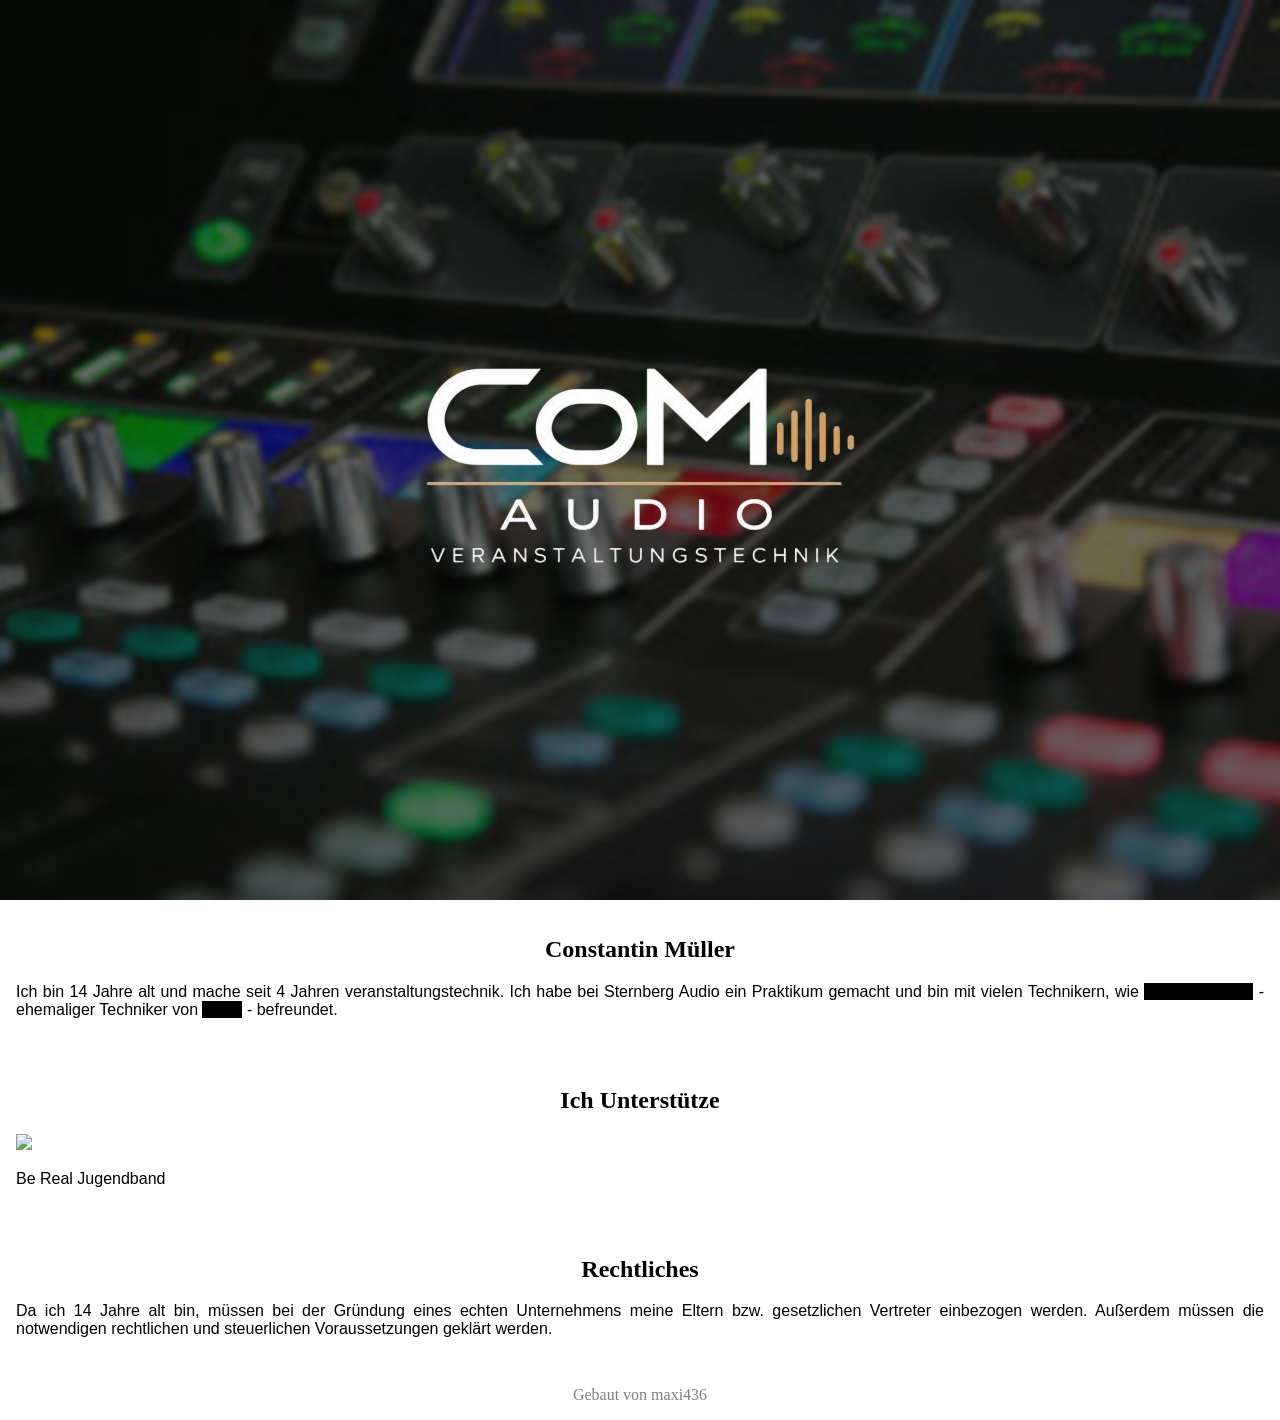
==== index.html @ f89c50d8 "add image" ====
<!doctype html>
<html lang="de">
    <head>
        <meta charset="utf-8">
        <meta name="viewport" content="width=device-width, initial-scale=1">
        <title>CoM Audio</title>

        <link rel="stylesheet" type="text/css" href="fonts.css">
        <link rel="stylesheet" type="text/css" href="styles.css">
    </head>
    <style>
        p {
            font-family: "Roboto", sans-serif;
        }
    </style>
    <body>
        <section class="hero">
            <div class="hero-blur">
                <img src="bilder/logo.png">
            </div>
        </section>

        <section>
            <h1>Constantin Müller</h1>
            <p>
                Ich bin 14 Jahre alt und mache seit 4 Jahren veranstaltungstechnik.
                Ich habe bei Sternberg Audio ein Praktikum gemacht und bin mit vielen Technikern,
                wie <span class="zensiert">***** ********</span> - ehemaliger Techniker von <span class="zensiert">*****</span> - befreundet.
            </p>
        </section>

        <section>
            <h1>Ich Unterstütze</h1>
            <img src="https://christuskirche-koeln.de/wp-content/uploads/sites/3/2026/03/CK-Be-Real-Band_2026-1024x576.png" width="auto" height="200em">
            <p>
                Be Real Jugendband
            </p>
        </section>

        <section>
            <h1>Rechtliches</h1>
            <p>
                Da ich 14 Jahre alt bin, müssen bei der Gründung eines echten Unternehmens meine Eltern bzw. gesetzlichen Vertreter einbezogen werden.
                Außerdem müssen die notwendigen rechtlichen und steuerlichen Voraussetzungen geklärt werden.
            </p>
        </section>

        <section class="footnote">
            Gebaut von <a target="new" href="https://maxi436.github.io">maxi436</a><br>
        </section>
    </body>
</html>
---- fonts.css ----
/* Oswald */
@font-face {
    font-family: 'Oswald';
    font-style: normal;
    font-weight: 700;
    font-display: swap;
    src: url('/fonts/oswald-v53-latin-700.woff2') format('woff2');
}

/* Roboto Regular */
@font-face {
    font-family: 'Roboto';
    font-style: normal;
    font-weight: 400;
    font-display: swap;
    src: url('/fonts/roboto-v32-latin-regular.woff2') format('woff2');
}

/* Roboto Bold */
@font-face {
    font-family: 'Roboto';
    font-style: normal;
    font-weight: 700;
    font-display: swap;
    src: url('/fonts/roboto-v32-latin-700.woff2') format('woff2');
}
---- styles.css ----
* {
    font-family:"Trebuchet MS";
}

body {
    margin:0;
    padding:0;
}

nav {
    display: flex;
    justify-content: center;
    align-items: center;
    padding: 10px 0px;
    background: transparent;
    position: fixed;
    width: 100%;
    top: 0;
    z-index: 1000;
    border-radius: 0 0 10px 10px;
}
nav a {
    color: white;
}
a {
    text-decoration: none;
}
a:hover {
    text-decoration: underline;
}

.hero {
    background-image: url('bilder/hero.jpg');
    background-size: cover;
    background-position: center;
    height: 100vh;
    display: flex;
}

.hero-blur {
    background: rgba(10,10,10,0.6);
    backdrop-filter: blur(2px);
    display: flex;
    flex-direction: column;
    justify-content: center;
    align-items: center;
    text-align: center;
    width:100%;
    height:100%;
}

section:not(.hero) {
    padding: 1em;
}
h1 {
    text-align:center;
}
p {
    text-align: justify;
    font-family: "Trebuchet MS";
    color: black;
}

.zensiert {
    background-color:black;
}

.footnote {
    text-align:center;
    color: grey;
}
.footnote a {
    color: grey;
}
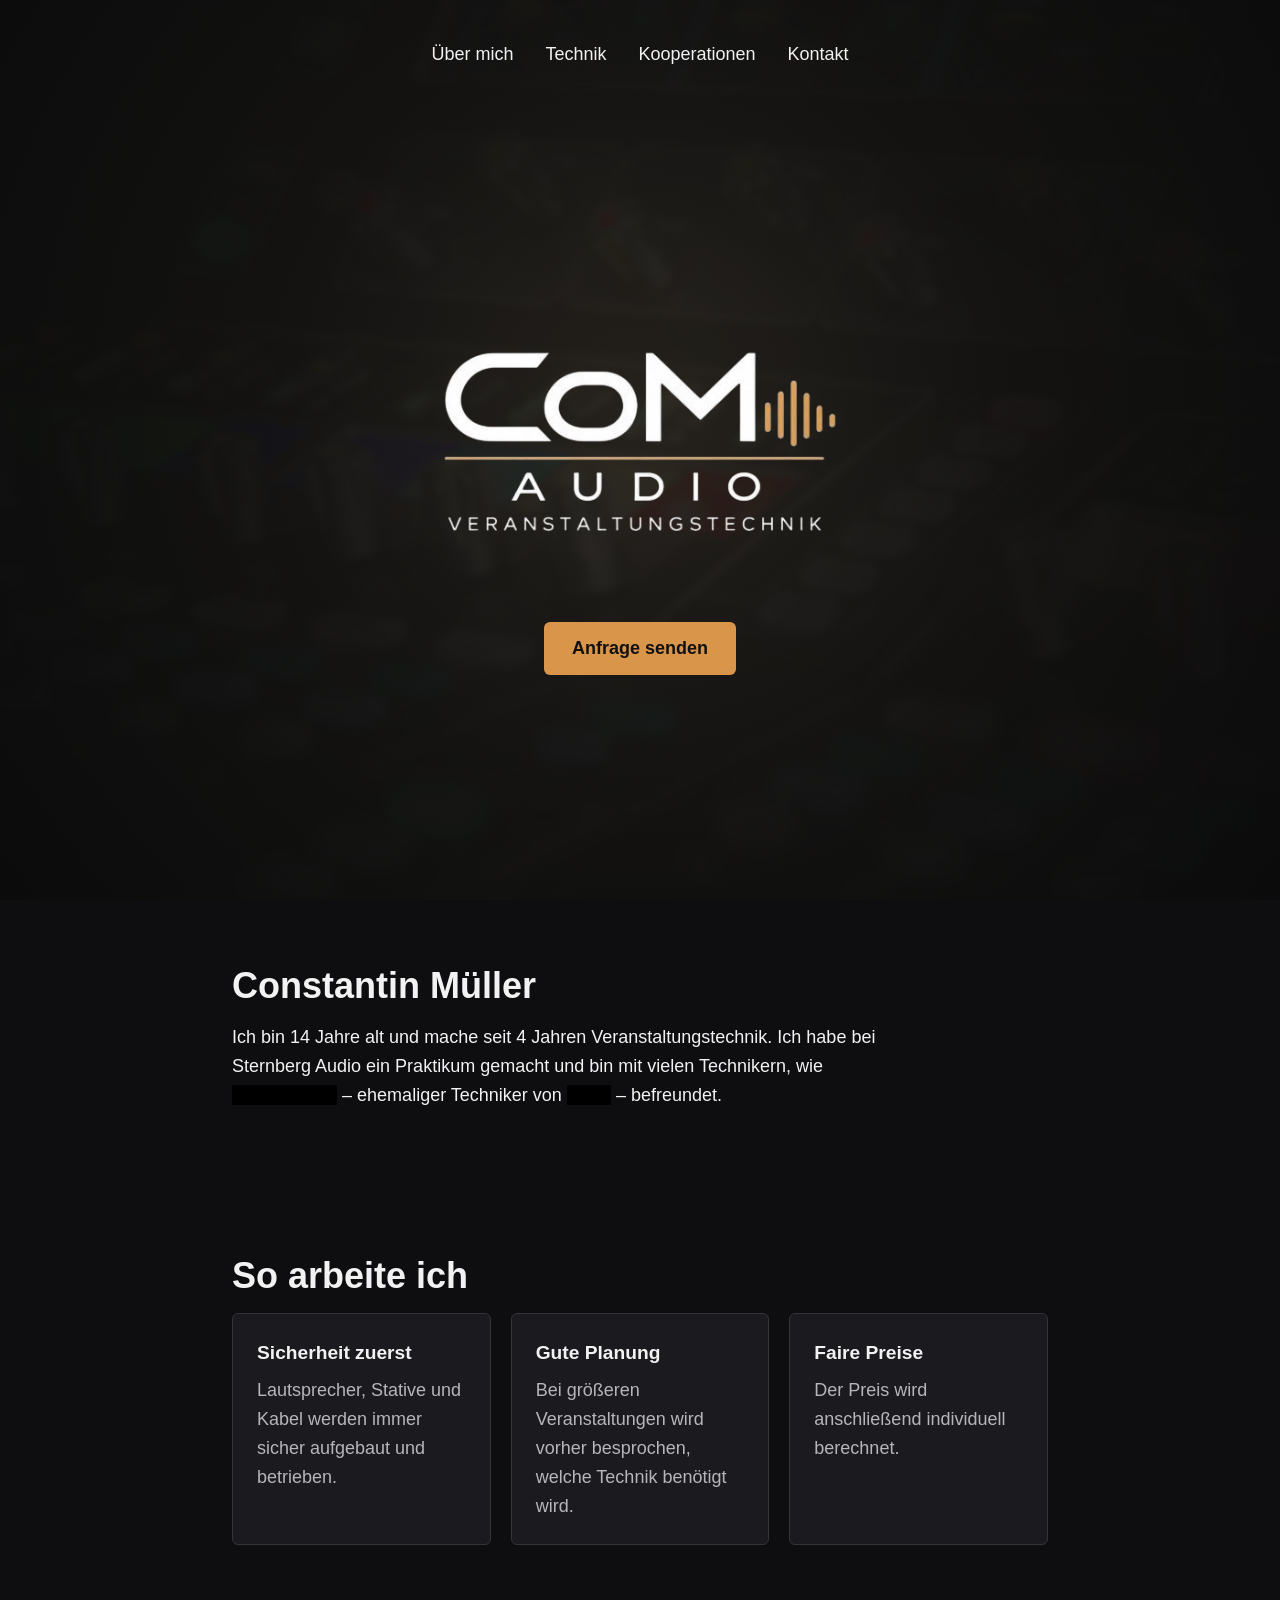
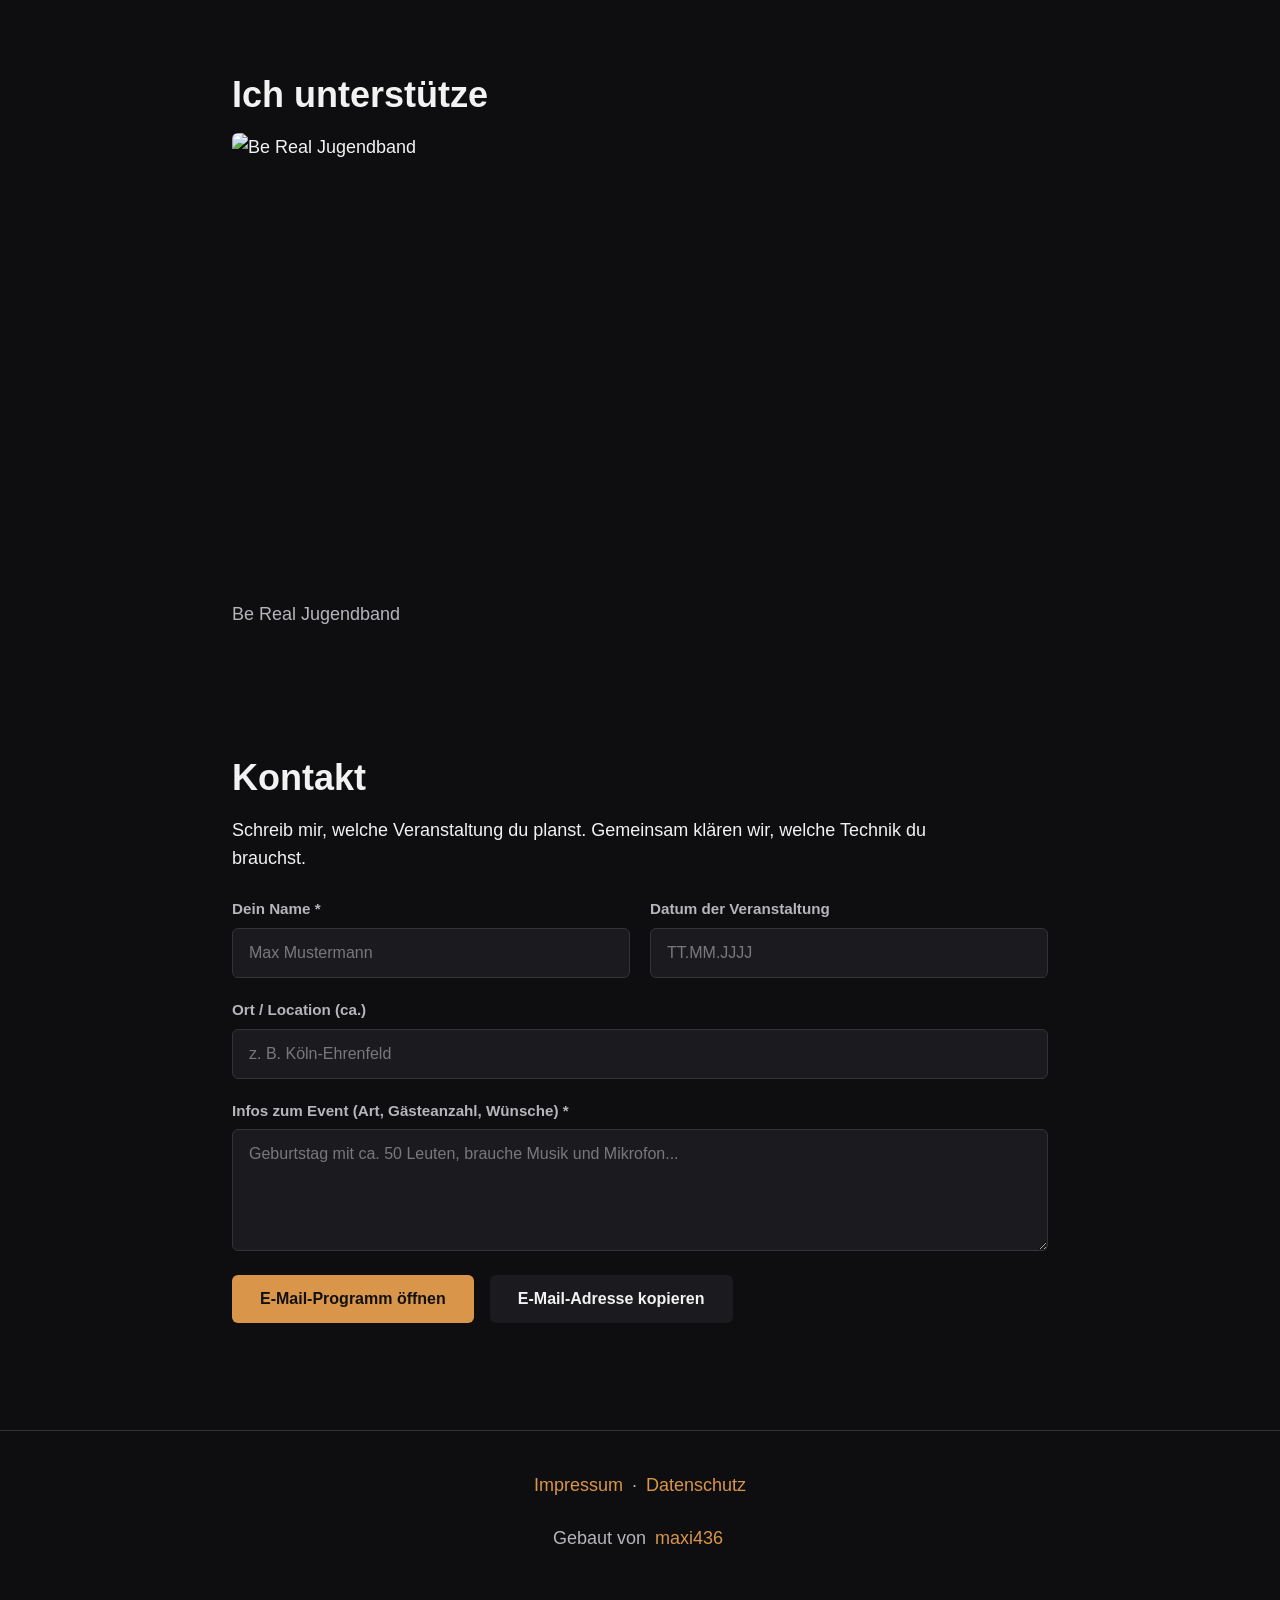
==== commit 39bf751d: "Restrukturieren der Seite" ====
--- a/index.html
+++ b/index.html
@@ -1,52 +1,171 @@
-<!doctype html>
+<!DOCTYPE html>
 <html lang="de">
-    <head>
-        <meta charset="utf-8">
-        <meta name="viewport" content="width=device-width, initial-scale=1">
-        <title>CoM Audio</title>
+<head>
+    <meta charset="UTF-8">
+    <meta name="viewport" content="width=device-width, initial-scale=1.0">
+    <title>CoM Audio – Veranstaltungstechnik</title>
+    <link rel="stylesheet" href="styles.css">
+</head>
 
-        <link rel="stylesheet" type="text/css" href="fonts.css">
-        <link rel="stylesheet" type="text/css" href="styles.css">
-    </head>
-    <style>
-        p {
-            font-family: "Roboto", sans-serif;
-        }
-    </style>
-    <body>
-        <section class="hero">
-            <div class="hero-blur">
-                <img src="bilder/logo.png">
+<body>
+  <header class="hero">
+    <div class="hero-overlay">
+      <nav>
+        <a href="#ueber-mich">Über mich</a>
+        <a href="#technik">Technik</a>
+        <a href="#unterstuetze">Kooperationen</a>
+        <a href="#kontakt">Kontakt</a>
+      </nav>
+      <div class="hero-content">
+        <h1><img src="bilder/logo.png" alt="CoM Audio – Veranstaltungstechnik" class="logo"></h1>
+        <a href="#kontakt" class="button">Anfrage senden</a>
+      </div>
+    </div>
+  </header>
+
+    <main>
+        <section id="ueber-mich">
+            <h2>Constantin Müller</h2>
+            <p>
+                Ich bin 14 Jahre alt und mache seit 4 Jahren Veranstaltungstechnik.
+                Ich habe bei Sternberg Audio ein Praktikum gemacht und bin mit vielen Technikern,
+                wie <span class="zensiert">***** ********</span> – ehemaliger Techniker von <span class="zensiert">*****</span> – befreundet.
+            </p>
+        </section>
+
+        <section id="technik">
+            <h2>So arbeite ich</h2>
+            <div class="cards">
+                <article class="card">
+                    <h3>Sicherheit zuerst</h3>
+                    <p>Lautsprecher, Stative und Kabel werden immer sicher aufgebaut und betrieben.</p>
+                </article>
+                <article class="card">
+                    <h3>Gute Planung</h3>
+                    <p>Bei größeren Veranstaltungen wird vorher besprochen, welche Technik benötigt wird.</p>
+                </article>
+                <article class="card">
+                    <h3>Faire Preise</h3>
+                    <p>Der Preis wird anschließend individuell berechnet.</p>
+                </article>
             </div>
         </section>
 
-        <section>
-            <h1>Constantin Müller</h1>
-            <p>
-                Ich bin 14 Jahre alt und mache seit 4 Jahren veranstaltungstechnik.
-                Ich habe bei Sternberg Audio ein Praktikum gemacht und bin mit vielen Technikern,
-                wie <span class="zensiert">***** ********</span> - ehemaliger Techniker von <span class="zensiert">*****</span> - befreundet.
-            </p>
+        <section id="unterstuetze">
+            <h2>Ich unterstütze</h2>
+            <figure>
+                <!-- Tipp: Bild lokal speichern (bilder/be-real.png), sobald die Christuskirche zugestimmt hat. -->
+                <img
+                    class="band-image"
+                    src="https://christuskirche-koeln.de/wp-content/uploads/sites/3/2026/03/CK-Be-Real-Band_2026-1024x576.png"
+                    alt="Be Real Jugendband"
+                    width="1024"
+                    height="576"
+                    loading="lazy"
+                    decoding="async">
+                <figcaption>Be Real Jugendband</figcaption>
+            </figure>
         </section>
 
-        <section>
-            <h1>Ich Unterstütze</h1>
-            <img src="https://christuskirche-koeln.de/wp-content/uploads/sites/3/2026/03/CK-Be-Real-Band_2026-1024x576.png" width="auto" height="200em">
-            <p>
-                Be Real Jugendband
-            </p>
+        <section id="kontakt">
+            <h2>Kontakt</h2>
+            <p>Schreib mir, welche Veranstaltung du planst. Gemeinsam klären wir, welche Technik du brauchst.</p>
+
+            <form id="mailto-form" class="contact-form">
+                <div class="form-row">
+                    <div class="form-group">
+                        <label for="name">Dein Name *</label>
+                        <input type="text" id="name" required placeholder="Max Mustermann">
+                    </div>
+                    <div class="form-group">
+                        <label for="datum">Datum der Veranstaltung</label>
+                        <input 
+                            type="text" 
+                            id="datum" 
+                            inputmode="numeric" 
+                            maxlength="10" 
+                            placeholder="TT.MM.JJJJ"
+                            pattern="\d{2}\.\d{2}\.\d{4}">
+                    </div>
+                </div>
+
+                <div class="form-group">
+                    <label for="ort">Ort / Location (ca.)</label>
+                    <input type="text" id="ort" placeholder="z. B. Köln-Ehrenfeld">
+                </div>
+
+                <div class="form-group">
+                    <label for="nachricht">Infos zum Event (Art, Gästeanzahl, Wünsche) *</label>
+                    <textarea id="nachricht" rows="4" required placeholder="Geburtstag mit ca. 50 Leuten, brauche Musik und Mikrofon..."></textarea>
+                </div>
+
+                <div class="form-actions">
+                    <button type="submit" class="button">E-Mail-Programm öffnen</button>
+                    <button type="button" id="copy-email" class="button button-secondary">E-Mail-Adresse kopieren</button>
+                </div>
+                <p id="copy-feedback" class="copy-feedback" aria-live="polite"></p>
+            </form>
         </section>
+    </main>
 
-        <section>
-            <h1>Rechtliches</h1>
-            <p>
-                Da ich 14 Jahre alt bin, müssen bei der Gründung eines echten Unternehmens meine Eltern bzw. gesetzlichen Vertreter einbezogen werden.
-                Außerdem müssen die notwendigen rechtlichen und steuerlichen Voraussetzungen geklärt werden.
-            </p>
-        </section>
+    <footer class="footnote">
+        <p>
+            <a href="impressum.html">Impressum</a> ·
+            <a href="datenschutz.html">Datenschutz</a>
+        </p>
+        <p>Gebaut von <a target="_blank" rel="noopener" href="https://maxi436.github.io">maxi436</a></p>
+    </footer>
 
-        <section class="footnote">
-            Gebaut von <a target="new" href="https://maxi436.github.io">maxi436</a><br>
-        </section>
-    </body>
-</html>+    <script>
+        const empfaenger = "comaudio26@gmail.com";
+        const datumInput = document.getElementById("datum");
+
+        // Automatische Punkt-Formatierung (TT.MM.JJJJ) beim Tippen
+        datumInput.addEventListener("input", function (e) {
+            // Alle Nicht-Zahlen entfernen
+            let zahlen = e.target.value.replace(/\D/g, "").slice(0, 8);
+            
+            if (zahlen.length > 4) {
+                e.target.value = `${zahlen.slice(0, 2)}.${zahlen.slice(2, 4)}.${zahlen.slice(4)}`;
+            } else if (zahlen.length > 2) {
+                e.target.value = `${zahlen.slice(0, 2)}.${zahlen.slice(2)}`;
+            } else {
+                e.target.value = zahlen;
+            }
+        });
+
+        document.getElementById("mailto-form").addEventListener("submit", function (e) {
+            e.preventDefault();
+
+            const name = document.getElementById("name").value.trim();
+            const datum = datumInput.value.trim();
+            const ort = document.getElementById("ort").value.trim();
+            const nachricht = document.getElementById("nachricht").value.trim();
+
+            const betreff = `Technikanfrage von ${name}`;
+            const text = 
+`Hallo Constantin,
+
+ich möchte eine Anfrage für Veranstaltungstechnik stellen:
+
+Name: ${name}
+Datum: ${datum || "Noch offen"}
+Ort: ${ort || "Noch offen"}
+
+Infos zur Veranstaltung:
+${nachricht}`;
+
+            window.location.href = `mailto:${empfaenger}?subject=${encodeURIComponent(betreff)}&body=${encodeURIComponent(text)}`;
+        });
+
+        // Fallback: E-Mail-Adresse kopieren
+        document.getElementById("copy-email").addEventListener("click", function () {
+            navigator.clipboard.writeText(empfaenger).then(() => {
+                const feedback = document.getElementById("copy-feedback");
+                feedback.textContent = `Adresse (${empfaenger}) wurde kopiert!`;
+                setTimeout(() => { feedback.textContent = ""; }, 4000);
+            });
+        });
+    </script>
+</body>
+</html>
--- a/styles.css
+++ b/styles.css
@@ -1,74 +1,400 @@
+:root {
+    --bg: #0e0e10;
+    --surface: #1b1b1f;
+    --border: #333338;
+    --text: #f2f2f2;
+    --muted: #b5b5bb;
+    --copper: #d9964a;
+    --on-copper: #111111;
+    --radius: 6px;
+    --gutter: clamp(1rem, 4vw, 2rem);
+}
+
 * {
-    font-family:"Trebuchet MS";
+    box-sizing: border-box;
+}
+
+html {
+    scroll-behavior: smooth;
+    scroll-padding-top: 1rem;
+    -webkit-text-size-adjust: 100%;
 }
 
 body {
-    margin:0;
-    padding:0;
-}
-
-nav {
-    display: flex;
-    justify-content: center;
-    align-items: center;
-    padding: 10px 0px;
-    background: transparent;
-    position: fixed;
-    width: 100%;
-    top: 0;
-    z-index: 1000;
-    border-radius: 0 0 10px 10px;
-}
-nav a {
-    color: white;
-}
+    margin: 0;
+    background: var(--bg);
+    color: var(--text);
+    font-family: "Trebuchet MS", "Segoe UI", Roboto, sans-serif;
+    font-size: clamp(1rem, 0.95rem + 0.25vw, 1.125rem);
+    line-height: 1.6;
+    overflow-wrap: break-word;
+}
+
+img {
+    max-width: 100%;
+}
+
 a {
+    color: var(--copper);
     text-decoration: none;
 }
+
 a:hover {
     text-decoration: underline;
 }
 
+a:focus-visible {
+    outline: 3px solid var(--copper);
+    outline-offset: 3px;
+}
+
+/* Hero */
 .hero {
-    background-image: url('bilder/hero.jpg');
+    background-color: #1a1a1f;
+    background-image: url("bilder/hero.jpg");
     background-size: cover;
     background-position: center;
-    height: 100vh;
-    display: flex;
-}
-
-.hero-blur {
-    background: rgba(10,10,10,0.6);
+    min-height: 100vh;
+    min-height: 100svh;
+    display: flex;
+}
+
+.hero-overlay {
+    background: radial-gradient(circle at 50% 40%, rgba(70, 70, 80, 0.45), rgba(10, 10, 10, 0.85) 75%);
     backdrop-filter: blur(2px);
+    width: 100%;
     display: flex;
     flex-direction: column;
+    padding: max(var(--gutter), env(safe-area-inset-top)) max(var(--gutter), env(safe-area-inset-right)) var(--gutter) max(var(--gutter), env(safe-area-inset-left));
+}
+
+nav {
+    display: flex;
+    flex-wrap: wrap;
     justify-content: center;
+    gap: 0 2rem;
+}
+
+nav a {
+    color: var(--text);
+    display: inline-flex;
     align-items: center;
+    min-height: 44px;
+}
+
+.hero-content {
+    flex: 1;
+    display: flex;
+    flex-direction: column;
+    align-items: center;
+    justify-content: center;
+    gap: clamp(1.25rem, 4vh, 2.5rem);
     text-align: center;
-    width:100%;
-    height:100%;
-}
-
-section:not(.hero) {
-    padding: 1em;
-}
-h1 {
-    text-align:center;
-}
+    padding: 1.5rem 0;
+}
+
+.hero-content h1 {
+    margin: 0;
+}
+
+.logo {
+    display: block;
+    width: min(80vw, 480px);
+    height: auto;
+    max-height: 45svh;
+    object-fit: contain;
+}
+
+.button {
+    display: inline-flex;
+    align-items: center;
+    justify-content: center;
+    min-height: 48px;
+    background: var(--copper);
+    color: var(--on-copper);
+    font-weight: 700;
+    padding: 0.75rem 1.75rem;
+    border-radius: var(--radius);
+}
+
+.button:hover {
+    text-decoration: none;
+    filter: brightness(1.1);
+}
+
+/* Inhalt */
+section {
+    max-width: 880px;
+    margin: 0 auto;
+    padding: clamp(2.5rem, 7vw, 4rem) var(--gutter);
+}
+
+h2 {
+    margin: 0 0 1rem;
+    font-size: clamp(1.6rem, 1.2rem + 2vw, 2.25rem);
+    line-height: 1.2;
+}
+
+h3 {
+    margin: 0 0 0.5rem;
+    font-size: 1.2rem;
+}
+
 p {
-    text-align: justify;
-    font-family: "Trebuchet MS";
-    color: black;
+    margin: 0 0 1rem;
+    max-width: 70ch;
+}
+
+.cards {
+    display: grid;
+    grid-template-columns: repeat(auto-fit, minmax(min(100%, 220px), 1fr));
+    gap: 1.25rem;
+}
+
+.card {
+    background: var(--surface);
+    border: 1px solid var(--border);
+    border-radius: var(--radius);
+    padding: 1.5rem;
+}
+
+.card p {
+    margin: 0;
+    color: var(--muted);
+}
+
+figure {
+    margin: 0;
+}
+
+.band-image {
+    display: block;
+    width: 100%;
+    height: auto;
+    border-radius: var(--radius);
+}
+
+figcaption {
+    margin-top: 0.5rem;
+    color: var(--muted);
 }
 
 .zensiert {
-    background-color:black;
-}
-
+    background: #000;
+    color: #000;
+    padding: 0 0.25em;
+    white-space: nowrap;
+}
+
+/* Footer */
 .footnote {
-    text-align:center;
-    color: grey;
-}
+    text-align: center;
+    color: var(--muted);
+    padding: 2rem var(--gutter) max(3rem, env(safe-area-inset-bottom));
+    border-top: 1px solid var(--border);
+}
+
+.footnote p {
+    margin: 0 auto 0.5rem;
+}
+
 .footnote a {
-    color: grey;
-}+    display: inline-block;
+    padding: 0.5rem 0.25rem;
+}
+
+/* Handy */
+@media (max-width: 600px) {
+    nav {
+        display: grid;
+        grid-template-columns: 1fr 1fr;
+        gap: 0;
+        text-align: center;
+    }
+
+    nav a {
+        justify-content: center;
+    }
+
+    .button {
+        width: 100%;
+        max-width: 320px;
+    }
+
+    .card {
+        padding: 1.25rem;
+    }
+}
+
+/* Handy quer: wenig Höhe */
+@media (max-height: 500px) and (orientation: landscape) {
+    .hero {
+        min-height: 0;
+    }
+
+    .logo {
+        max-height: 55vh;
+    }
+}
+
+/* Große Bildschirme */
+@media (min-width: 1400px) {
+    section {
+        max-width: 960px;
+    }
+}
+
+@media (prefers-reduced-motion: reduce) {
+    html {
+        scroll-behavior: auto;
+    }
+}
+
+/* Hero */
+.hero {
+    background-color: #0e0e0e;
+    min-height: 100vh;
+    min-height: 100svh;
+    display: flex;
+    position: relative;
+}
+
+/* Subtile Rausch-Textur (Noise) gegen Farbabstufungen */
+.hero::before {
+    content: "";
+    position: absolute;
+    inset: 0;
+    pointer-events: none;
+    opacity: 0.035;
+    background-image: url("data:image/svg+xml,%3Csvg viewBox='0 0 200 200' xmlns='http://w3.org id='noiseFilter'%3E%3CfeTurbulence type='fractalNoise' baseFrequency='0.8' numOctaves='3' stitchTiles='stitch'/%3E%3C/filter%3E%3Crect width='100%25' height='100%25' filter='url(%23noiseFilter)'/%3E%3C/svg%3E");
+}
+
+.hero-overlay {
+    /* Warmer Lichtschein passend zum Kupferton (--copper) */
+    background: radial-gradient(
+        circle at 50% 45%, 
+        rgba(38, 34, 29, 0.95) 0%, 
+        rgba(20, 19, 18, 0.98) 45%, 
+        #0b0b0b 100%
+    );
+    width: 100%;
+    display: flex;
+    flex-direction: column;
+    position: relative;
+    z-index: 1;
+    padding: max(var(--gutter), env(safe-area-inset-top)) max(var(--gutter), env(safe-area-inset-right)) var(--gutter) max(var(--gutter), env(safe-area-inset-left));
+}
+
+/* Kontaktformular */
+.contact-form {
+    display: flex;
+    flex-direction: column;
+    gap: 1.25rem;
+    width: 100%;
+    margin-top: 1.5rem;
+}
+
+.form-row {
+    display: grid;
+    grid-template-columns: 1fr 1fr;
+    gap: 1.25rem;
+}
+
+.form-group {
+    display: flex;
+    flex-direction: column;
+    gap: 0.4rem;
+}
+
+.form-group label {
+    font-size: 0.95rem;
+    font-weight: 600;
+    color: var(--muted);
+}
+
+.contact-form input,
+.contact-form textarea {
+    background: var(--surface);
+    border: 1px solid var(--border);
+    border-radius: var(--radius);
+    color: var(--text);
+    font-family: inherit;
+    font-size: 1rem;
+    line-height: 1.5;
+    padding: 0.75rem 1rem;
+    min-height: 48px;
+    width: 100%;
+    color-scheme: dark;
+    transition: border-color 0.2s ease, background-color 0.2s ease;
+}
+
+.contact-form input::placeholder,
+.contact-form textarea::placeholder {
+    color: var(--muted);
+    opacity: 0.6;
+}
+
+.contact-form input:hover,
+.contact-form textarea:hover {
+    border-color: #4a4a52;
+}
+
+.contact-form input:focus-visible,
+.contact-form textarea:focus-visible {
+    outline: 3px solid var(--copper);
+    outline-offset: 2px;
+    border-color: var(--copper);
+    background: #222227;
+}
+
+.contact-form textarea {
+    resize: vertical;
+    min-height: 120px;
+}
+
+.form-actions {
+    display: flex;
+    flex-wrap: wrap;
+    gap: 1rem;
+    margin-top: 0.25rem;
+}
+
+.contact-form button {
+    border: none;
+    cursor: pointer;
+    font-family: inherit;
+    font-size: 1rem;
+}
+
+.button-secondary {
+    background: var(--surface);
+    color: var(--text);
+    border: 1px solid var(--border);
+}
+
+.button-secondary:hover {
+    border-color: var(--copper);
+    filter: none;
+}
+
+.copy-feedback {
+    color: var(--copper);
+    font-size: 0.95rem;
+    margin: 0;
+    min-height: 1.5em;
+}
+
+@media (max-width: 600px) {
+    .form-row {
+        grid-template-columns: 1fr;
+    }
+
+    .form-actions {
+        flex-direction: column;
+    }
+
+    .contact-form button {
+        width: 100%;
+        max-width: none;
+    }
+}
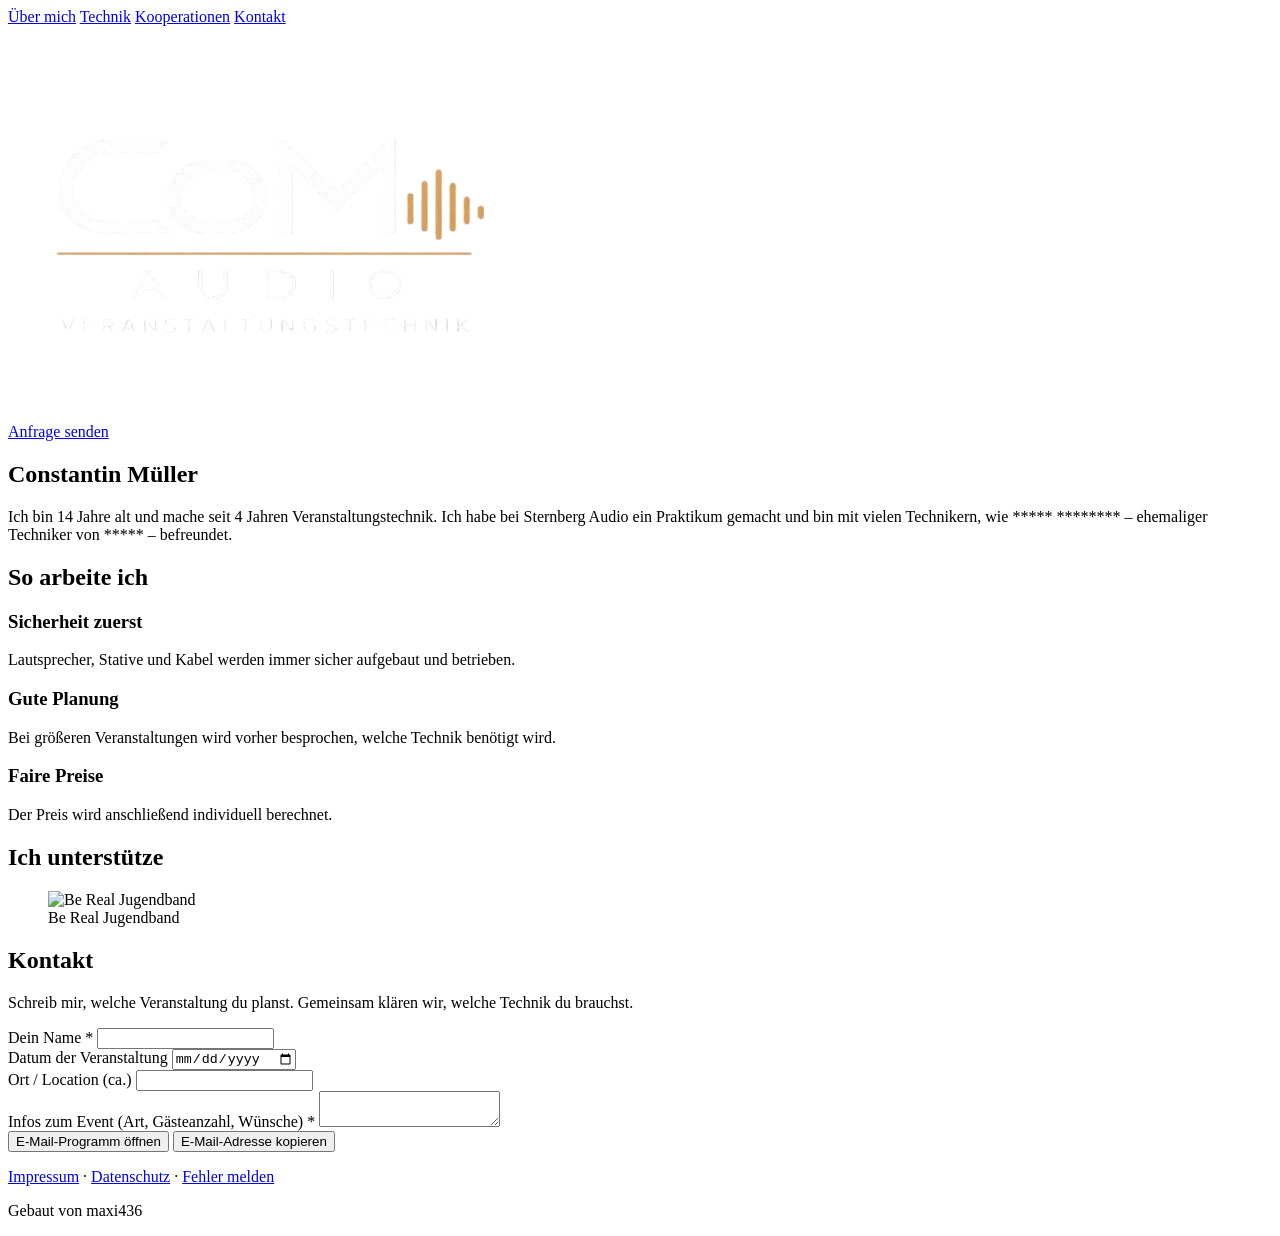
==== commit d761468d: "Support Email" ====
--- a/index.html
+++ b/index.html
@@ -4,65 +4,55 @@
     <meta charset="UTF-8">
     <meta name="viewport" content="width=device-width, initial-scale=1.0">
     <title>CoM Audio – Veranstaltungstechnik</title>
-    <link rel="stylesheet" href="styles.css">
+    <link rel="stylesheet" href="style.css">
 </head>
+<body>
 
-<body>
-  <header class="hero">
-    <div class="hero-overlay">
-      <nav>
-        <a href="#ueber-mich">Über mich</a>
-        <a href="#technik">Technik</a>
-        <a href="#unterstuetze">Kooperationen</a>
-        <a href="#kontakt">Kontakt</a>
-      </nav>
-      <div class="hero-content">
-        <h1><img src="bilder/logo.png" alt="CoM Audio – Veranstaltungstechnik" class="logo"></h1>
-        <a href="#kontakt" class="button">Anfrage senden</a>
-      </div>
-    </div>
-  </header>
+    <header class="hero">
+        <div class="hero-overlay">
+            <nav>
+                <a href="#ueber-mich">Über mich</a>
+                <a href="#technik">Technik</a>
+                <a href="#kooperationen">Kooperationen</a>
+                <a href="#kontakt">Kontakt</a>
+            </nav>
+            <div class="hero-content">
+                <h1>
+                    <img src="bilder/logo.png" alt="CoM Audio – Veranstaltungstechnik" class="logo">
+                </h1>
+                <a href="#kontakt" class="button">Anfrage senden</a>
+            </div>
+        </div>
+    </header>
 
     <main>
         <section id="ueber-mich">
             <h2>Constantin Müller</h2>
-            <p>
-                Ich bin 14 Jahre alt und mache seit 4 Jahren Veranstaltungstechnik.
-                Ich habe bei Sternberg Audio ein Praktikum gemacht und bin mit vielen Technikern,
-                wie <span class="zensiert">***** ********</span> – ehemaliger Techniker von <span class="zensiert">*****</span> – befreundet.
-            </p>
+            <p>Ich bin 14 Jahre alt und mache seit 4 Jahren Veranstaltungstechnik. Ich habe bei Sternberg Audio ein Praktikum gemacht und bin mit vielen Technikern, wie <span class="zensiert">***** ********</span> – ehemaliger Techniker von <span class="zensiert">*****</span> – befreundet.</p>
         </section>
 
         <section id="technik">
             <h2>So arbeite ich</h2>
             <div class="cards">
-                <article class="card">
+                <div class="card">
                     <h3>Sicherheit zuerst</h3>
                     <p>Lautsprecher, Stative und Kabel werden immer sicher aufgebaut und betrieben.</p>
-                </article>
-                <article class="card">
+                </div>
+                <div class="card">
                     <h3>Gute Planung</h3>
                     <p>Bei größeren Veranstaltungen wird vorher besprochen, welche Technik benötigt wird.</p>
-                </article>
-                <article class="card">
+                </div>
+                <div class="card">
                     <h3>Faire Preise</h3>
                     <p>Der Preis wird anschließend individuell berechnet.</p>
-                </article>
+                </div>
             </div>
         </section>
 
-        <section id="unterstuetze">
+        <section id="kooperationen">
             <h2>Ich unterstütze</h2>
             <figure>
-                <!-- Tipp: Bild lokal speichern (bilder/be-real.png), sobald die Christuskirche zugestimmt hat. -->
-                <img
-                    class="band-image"
-                    src="https://christuskirche-koeln.de/wp-content/uploads/sites/3/2026/03/CK-Be-Real-Band_2026-1024x576.png"
-                    alt="Be Real Jugendband"
-                    width="1024"
-                    height="576"
-                    loading="lazy"
-                    decoding="async">
+                <img src="bilder/band.jpg" alt="Be Real Jugendband" class="band-image">
                 <figcaption>Be Real Jugendband</figcaption>
             </figure>
         </section>
@@ -70,102 +60,41 @@
         <section id="kontakt">
             <h2>Kontakt</h2>
             <p>Schreib mir, welche Veranstaltung du planst. Gemeinsam klären wir, welche Technik du brauchst.</p>
-
-            <form id="mailto-form" class="contact-form">
+            <form class="contact-form">
+                <div class="form-group">
+                    <label for="name">Dein Name *</label>
+                    <input type="text" id="name" name="name" required>
+                </div>
                 <div class="form-row">
                     <div class="form-group">
-                        <label for="name">Dein Name *</label>
-                        <input type="text" id="name" required placeholder="Max Mustermann">
+                        <label for="date">Datum der Veranstaltung</label>
+                        <input type="date" id="date" name="date">
                     </div>
                     <div class="form-group">
-                        <label for="datum">Datum der Veranstaltung</label>
-                        <input 
-                            type="text" 
-                            id="datum" 
-                            inputmode="numeric" 
-                            maxlength="10" 
-                            placeholder="TT.MM.JJJJ"
-                            pattern="\d{2}\.\d{2}\.\d{4}">
+                        <label for="location">Ort / Location (ca.)</label>
+                        <input type="text" id="location" name="location">
                     </div>
                 </div>
-
                 <div class="form-group">
-                    <label for="ort">Ort / Location (ca.)</label>
-                    <input type="text" id="ort" placeholder="z. B. Köln-Ehrenfeld">
+                    <label for="info">Infos zum Event (Art, Gästeanzahl, Wünsche) *</label>
+                    <textarea id="info" name="info" required></textarea>
                 </div>
-
-                <div class="form-group">
-                    <label for="nachricht">Infos zum Event (Art, Gästeanzahl, Wünsche) *</label>
-                    <textarea id="nachricht" rows="4" required placeholder="Geburtstag mit ca. 50 Leuten, brauche Musik und Mikrofon..."></textarea>
-                </div>
-
                 <div class="form-actions">
                     <button type="submit" class="button">E-Mail-Programm öffnen</button>
-                    <button type="button" id="copy-email" class="button button-secondary">E-Mail-Adresse kopieren</button>
+                    <button type="button" class="button button-secondary">E-Mail-Adresse kopieren</button>
                 </div>
-                <p id="copy-feedback" class="copy-feedback" aria-live="polite"></p>
             </form>
         </section>
     </main>
 
     <footer class="footnote">
         <p>
-            <a href="impressum.html">Impressum</a> ·
-            <a href="datenschutz.html">Datenschutz</a>
+            <a href="impressum.html">Impressum</a> · 
+            <a href="datenschutz.html">Datenschutz</a> · 
+            <a href="mailto:techsupport@com-audio.de?subject=Fehler%20auf%20com-audio.de">Fehler melden</a>
         </p>
-        <p>Gebaut von <a target="_blank" rel="noopener" href="https://maxi436.github.io">maxi436</a></p>
+        <p>Gebaut von maxi436</p>
     </footer>
 
-    <script>
-        const empfaenger = "comaudio26@gmail.com";
-        const datumInput = document.getElementById("datum");
-
-        // Automatische Punkt-Formatierung (TT.MM.JJJJ) beim Tippen
-        datumInput.addEventListener("input", function (e) {
-            // Alle Nicht-Zahlen entfernen
-            let zahlen = e.target.value.replace(/\D/g, "").slice(0, 8);
-            
-            if (zahlen.length > 4) {
-                e.target.value = `${zahlen.slice(0, 2)}.${zahlen.slice(2, 4)}.${zahlen.slice(4)}`;
-            } else if (zahlen.length > 2) {
-                e.target.value = `${zahlen.slice(0, 2)}.${zahlen.slice(2)}`;
-            } else {
-                e.target.value = zahlen;
-            }
-        });
-
-        document.getElementById("mailto-form").addEventListener("submit", function (e) {
-            e.preventDefault();
-
-            const name = document.getElementById("name").value.trim();
-            const datum = datumInput.value.trim();
-            const ort = document.getElementById("ort").value.trim();
-            const nachricht = document.getElementById("nachricht").value.trim();
-
-            const betreff = `Technikanfrage von ${name}`;
-            const text = 
-`Hallo Constantin,
-
-ich möchte eine Anfrage für Veranstaltungstechnik stellen:
-
-Name: ${name}
-Datum: ${datum || "Noch offen"}
-Ort: ${ort || "Noch offen"}
-
-Infos zur Veranstaltung:
-${nachricht}`;
-
-            window.location.href = `mailto:${empfaenger}?subject=${encodeURIComponent(betreff)}&body=${encodeURIComponent(text)}`;
-        });
-
-        // Fallback: E-Mail-Adresse kopieren
-        document.getElementById("copy-email").addEventListener("click", function () {
-            navigator.clipboard.writeText(empfaenger).then(() => {
-                const feedback = document.getElementById("copy-feedback");
-                feedback.textContent = `Adresse (${empfaenger}) wurde kopiert!`;
-                setTimeout(() => { feedback.textContent = ""; }, 4000);
-            });
-        });
-    </script>
 </body>
 </html>
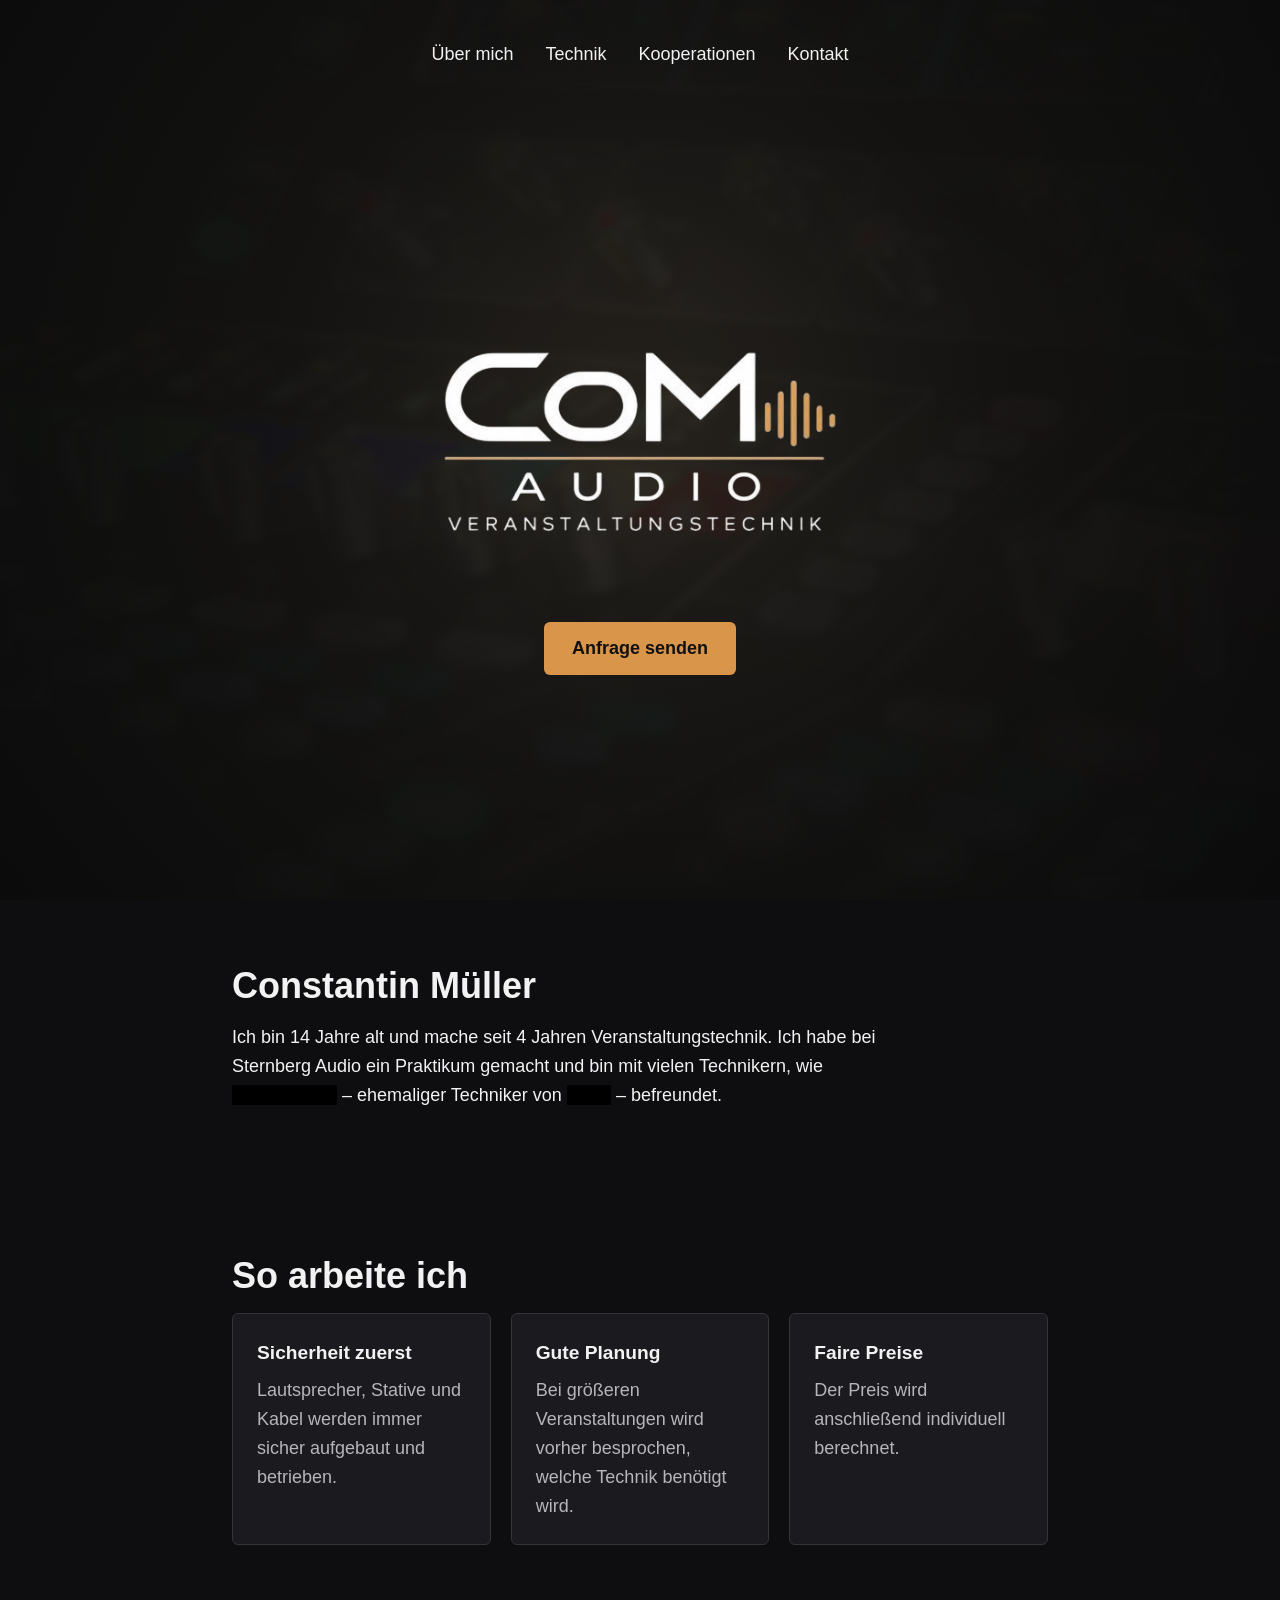
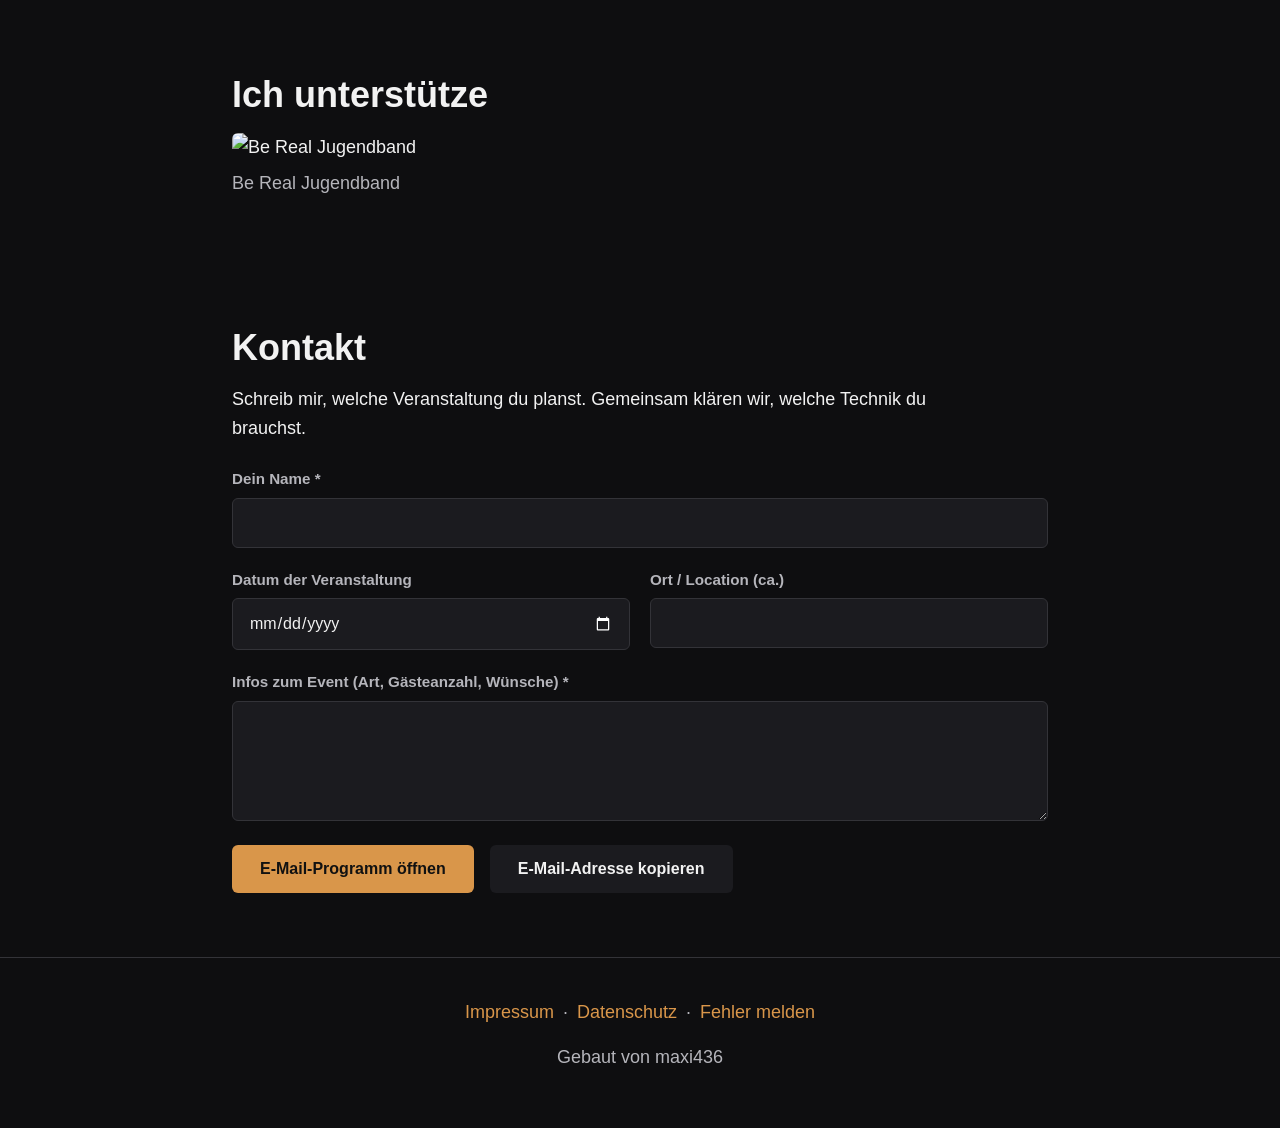
==== commit fa320d2b: "fix" ====
--- a/index.html
+++ b/index.html
@@ -4,7 +4,7 @@
     <meta charset="UTF-8">
     <meta name="viewport" content="width=device-width, initial-scale=1.0">
     <title>CoM Audio – Veranstaltungstechnik</title>
-    <link rel="stylesheet" href="style.css">
+    <link rel="stylesheet" href="styles.css">
 </head>
 <body>
 
@@ -52,7 +52,7 @@
         <section id="kooperationen">
             <h2>Ich unterstütze</h2>
             <figure>
-                <img src="bilder/band.jpg" alt="Be Real Jugendband" class="band-image">
+                <img src="https://christuskirche-koeln.de/wp-content/uploads/sites/3/2026/03/CK-Be-Real-Band_2026-1024x576.png" alt="Be Real Jugendband" class="band-image">
                 <figcaption>Be Real Jugendband</figcaption>
             </figure>
         </section>
--- a/styles.css
+++ b/styles.css
@@ -0,0 +1,400 @@
+:root {
+    --bg: #0e0e10;
+    --surface: #1b1b1f;
+    --border: #333338;
+    --text: #f2f2f2;
+    --muted: #b5b5bb;
+    --copper: #d9964a;
+    --on-copper: #111111;
+    --radius: 6px;
+    --gutter: clamp(1rem, 4vw, 2rem);
+}
+
+* {
+    box-sizing: border-box;
+}
+
+html {
+    scroll-behavior: smooth;
+    scroll-padding-top: 1rem;
+    -webkit-text-size-adjust: 100%;
+}
+
+body {
+    margin: 0;
+    background: var(--bg);
+    color: var(--text);
+    font-family: "Trebuchet MS", "Segoe UI", Roboto, sans-serif;
+    font-size: clamp(1rem, 0.95rem + 0.25vw, 1.125rem);
+    line-height: 1.6;
+    overflow-wrap: break-word;
+}
+
+img {
+    max-width: 100%;
+}
+
+a {
+    color: var(--copper);
+    text-decoration: none;
+}
+
+a:hover {
+    text-decoration: underline;
+}
+
+a:focus-visible {
+    outline: 3px solid var(--copper);
+    outline-offset: 3px;
+}
+
+/* Hero */
+.hero {
+    background-color: #1a1a1f;
+    background-image: url("bilder/hero.jpg");
+    background-size: cover;
+    background-position: center;
+    min-height: 100vh;
+    min-height: 100svh;
+    display: flex;
+}
+
+.hero-overlay {
+    background: radial-gradient(circle at 50% 40%, rgba(70, 70, 80, 0.45), rgba(10, 10, 10, 0.85) 75%);
+    backdrop-filter: blur(2px);
+    width: 100%;
+    display: flex;
+    flex-direction: column;
+    padding: max(var(--gutter), env(safe-area-inset-top)) max(var(--gutter), env(safe-area-inset-right)) var(--gutter) max(var(--gutter), env(safe-area-inset-left));
+}
+
+nav {
+    display: flex;
+    flex-wrap: wrap;
+    justify-content: center;
+    gap: 0 2rem;
+}
+
+nav a {
+    color: var(--text);
+    display: inline-flex;
+    align-items: center;
+    min-height: 44px;
+}
+
+.hero-content {
+    flex: 1;
+    display: flex;
+    flex-direction: column;
+    align-items: center;
+    justify-content: center;
+    gap: clamp(1.25rem, 4vh, 2.5rem);
+    text-align: center;
+    padding: 1.5rem 0;
+}
+
+.hero-content h1 {
+    margin: 0;
+}
+
+.logo {
+    display: block;
+    width: min(80vw, 480px);
+    height: auto;
+    max-height: 45svh;
+    object-fit: contain;
+}
+
+.button {
+    display: inline-flex;
+    align-items: center;
+    justify-content: center;
+    min-height: 48px;
+    background: var(--copper);
+    color: var(--on-copper);
+    font-weight: 700;
+    padding: 0.75rem 1.75rem;
+    border-radius: var(--radius);
+}
+
+.button:hover {
+    text-decoration: none;
+    filter: brightness(1.1);
+}
+
+/* Inhalt */
+section {
+    max-width: 880px;
+    margin: 0 auto;
+    padding: clamp(2.5rem, 7vw, 4rem) var(--gutter);
+}
+
+h2 {
+    margin: 0 0 1rem;
+    font-size: clamp(1.6rem, 1.2rem + 2vw, 2.25rem);
+    line-height: 1.2;
+}
+
+h3 {
+    margin: 0 0 0.5rem;
+    font-size: 1.2rem;
+}
+
+p {
+    margin: 0 0 1rem;
+    max-width: 70ch;
+}
+
+.cards {
+    display: grid;
+    grid-template-columns: repeat(auto-fit, minmax(min(100%, 220px), 1fr));
+    gap: 1.25rem;
+}
+
+.card {
+    background: var(--surface);
+    border: 1px solid var(--border);
+    border-radius: var(--radius);
+    padding: 1.5rem;
+}
+
+.card p {
+    margin: 0;
+    color: var(--muted);
+}
+
+figure {
+    margin: 0;
+}
+
+.band-image {
+    display: block;
+    width: 100%;
+    height: auto;
+    border-radius: var(--radius);
+}
+
+figcaption {
+    margin-top: 0.5rem;
+    color: var(--muted);
+}
+
+.zensiert {
+    background: #000;
+    color: #000;
+    padding: 0 0.25em;
+    white-space: nowrap;
+}
+
+/* Footer */
+.footnote {
+    text-align: center;
+    color: var(--muted);
+    padding: 2rem var(--gutter) max(3rem, env(safe-area-inset-bottom));
+    border-top: 1px solid var(--border);
+}
+
+.footnote p {
+    margin: 0 auto 0.5rem;
+}
+
+.footnote a {
+    display: inline-block;
+    padding: 0.5rem 0.25rem;
+}
+
+/* Handy */
+@media (max-width: 600px) {
+    nav {
+        display: grid;
+        grid-template-columns: 1fr 1fr;
+        gap: 0;
+        text-align: center;
+    }
+
+    nav a {
+        justify-content: center;
+    }
+
+    .button {
+        width: 100%;
+        max-width: 320px;
+    }
+
+    .card {
+        padding: 1.25rem;
+    }
+}
+
+/* Handy quer: wenig Höhe */
+@media (max-height: 500px) and (orientation: landscape) {
+    .hero {
+        min-height: 0;
+    }
+
+    .logo {
+        max-height: 55vh;
+    }
+}
+
+/* Große Bildschirme */
+@media (min-width: 1400px) {
+    section {
+        max-width: 960px;
+    }
+}
+
+@media (prefers-reduced-motion: reduce) {
+    html {
+        scroll-behavior: auto;
+    }
+}
+
+/* Hero */
+.hero {
+    background-color: #0e0e0e;
+    min-height: 100vh;
+    min-height: 100svh;
+    display: flex;
+    position: relative;
+}
+
+/* Subtile Rausch-Textur (Noise) gegen Farbabstufungen */
+.hero::before {
+    content: "";
+    position: absolute;
+    inset: 0;
+    pointer-events: none;
+    opacity: 0.035;
+    background-image: url("data:image/svg+xml,%3Csvg viewBox='0 0 200 200' xmlns='http://w3.org id='noiseFilter'%3E%3CfeTurbulence type='fractalNoise' baseFrequency='0.8' numOctaves='3' stitchTiles='stitch'/%3E%3C/filter%3E%3Crect width='100%25' height='100%25' filter='url(%23noiseFilter)'/%3E%3C/svg%3E");
+}
+
+.hero-overlay {
+    /* Warmer Lichtschein passend zum Kupferton (--copper) */
+    background: radial-gradient(
+        circle at 50% 45%, 
+        rgba(38, 34, 29, 0.95) 0%, 
+        rgba(20, 19, 18, 0.98) 45%, 
+        #0b0b0b 100%
+    );
+    width: 100%;
+    display: flex;
+    flex-direction: column;
+    position: relative;
+    z-index: 1;
+    padding: max(var(--gutter), env(safe-area-inset-top)) max(var(--gutter), env(safe-area-inset-right)) var(--gutter) max(var(--gutter), env(safe-area-inset-left));
+}
+
+/* Kontaktformular */
+.contact-form {
+    display: flex;
+    flex-direction: column;
+    gap: 1.25rem;
+    width: 100%;
+    margin-top: 1.5rem;
+}
+
+.form-row {
+    display: grid;
+    grid-template-columns: 1fr 1fr;
+    gap: 1.25rem;
+}
+
+.form-group {
+    display: flex;
+    flex-direction: column;
+    gap: 0.4rem;
+}
+
+.form-group label {
+    font-size: 0.95rem;
+    font-weight: 600;
+    color: var(--muted);
+}
+
+.contact-form input,
+.contact-form textarea {
+    background: var(--surface);
+    border: 1px solid var(--border);
+    border-radius: var(--radius);
+    color: var(--text);
+    font-family: inherit;
+    font-size: 1rem;
+    line-height: 1.5;
+    padding: 0.75rem 1rem;
+    min-height: 48px;
+    width: 100%;
+    color-scheme: dark;
+    transition: border-color 0.2s ease, background-color 0.2s ease;
+}
+
+.contact-form input::placeholder,
+.contact-form textarea::placeholder {
+    color: var(--muted);
+    opacity: 0.6;
+}
+
+.contact-form input:hover,
+.contact-form textarea:hover {
+    border-color: #4a4a52;
+}
+
+.contact-form input:focus-visible,
+.contact-form textarea:focus-visible {
+    outline: 3px solid var(--copper);
+    outline-offset: 2px;
+    border-color: var(--copper);
+    background: #222227;
+}
+
+.contact-form textarea {
+    resize: vertical;
+    min-height: 120px;
+}
+
+.form-actions {
+    display: flex;
+    flex-wrap: wrap;
+    gap: 1rem;
+    margin-top: 0.25rem;
+}
+
+.contact-form button {
+    border: none;
+    cursor: pointer;
+    font-family: inherit;
+    font-size: 1rem;
+}
+
+.button-secondary {
+    background: var(--surface);
+    color: var(--text);
+    border: 1px solid var(--border);
+}
+
+.button-secondary:hover {
+    border-color: var(--copper);
+    filter: none;
+}
+
+.copy-feedback {
+    color: var(--copper);
+    font-size: 0.95rem;
+    margin: 0;
+    min-height: 1.5em;
+}
+
+@media (max-width: 600px) {
+    .form-row {
+        grid-template-columns: 1fr;
+    }
+
+    .form-actions {
+        flex-direction: column;
+    }
+
+    .contact-form button {
+        width: 100%;
+        max-width: none;
+    }
+}
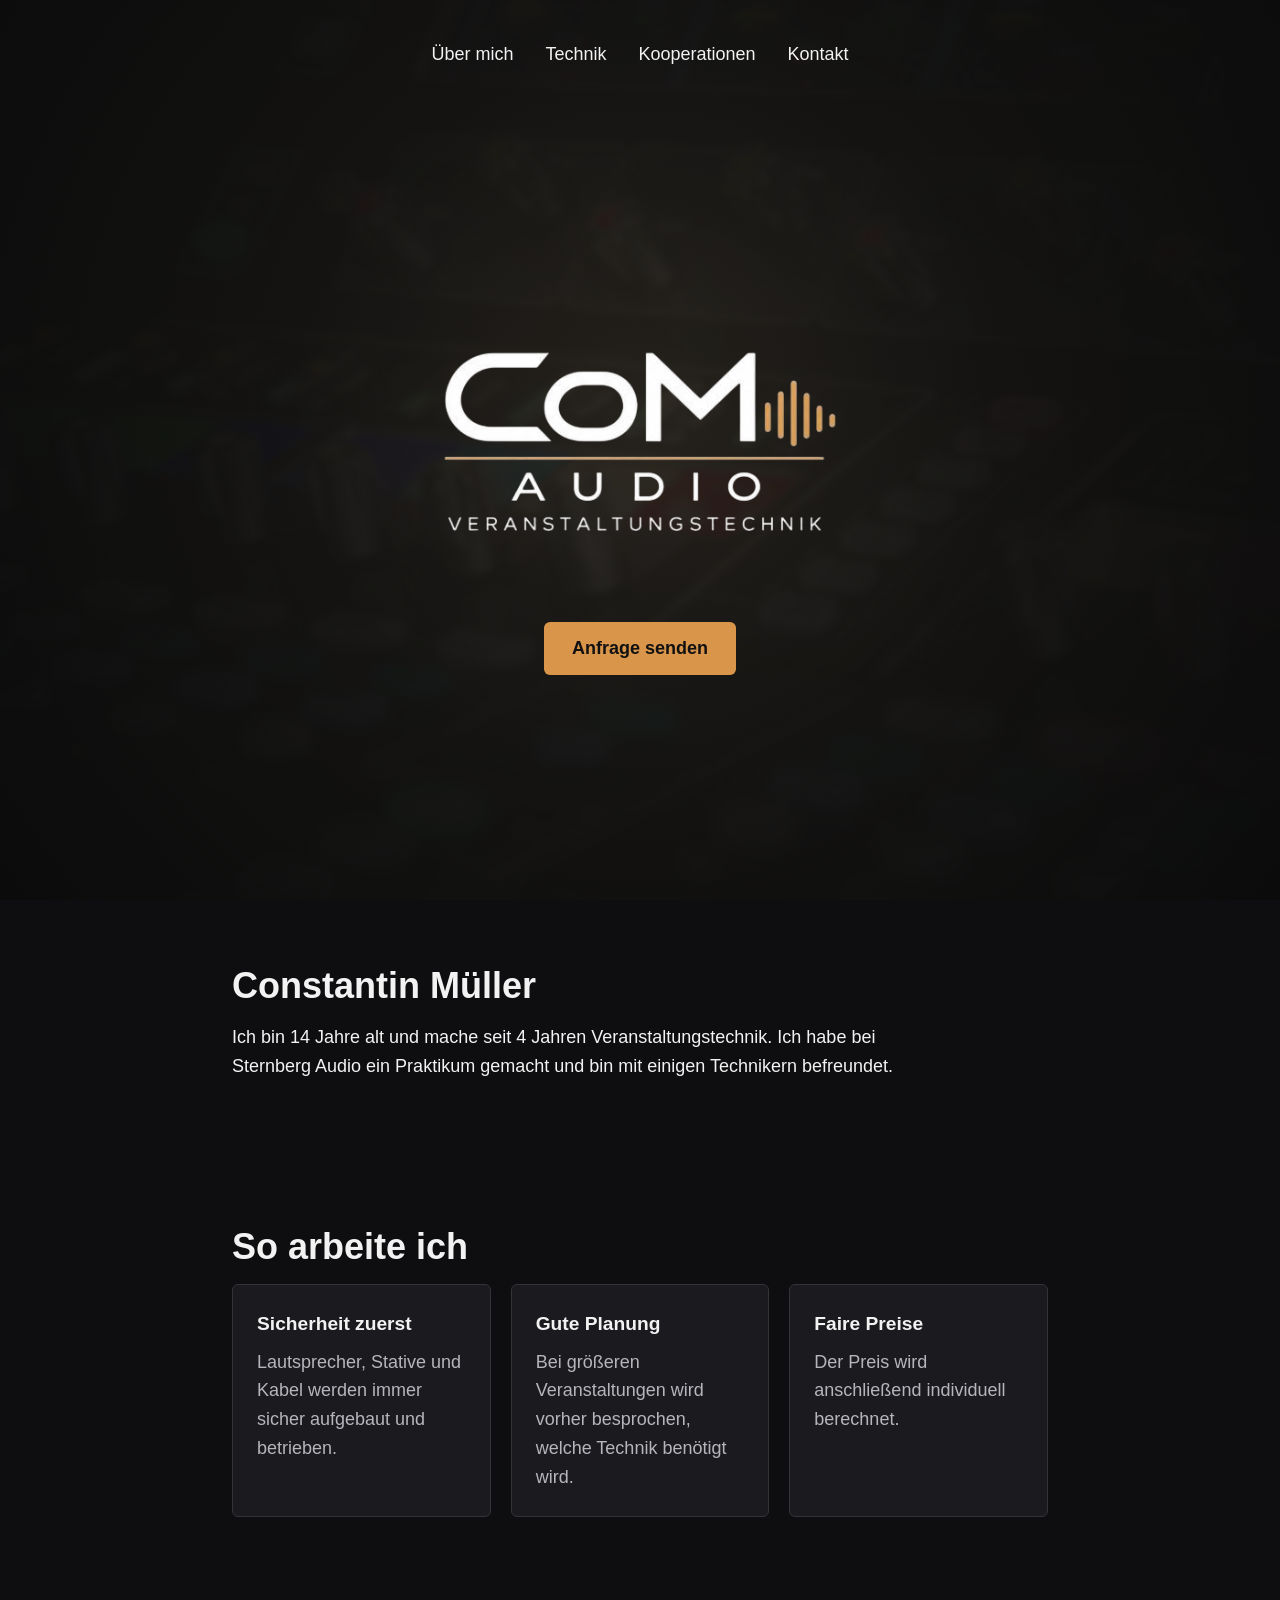
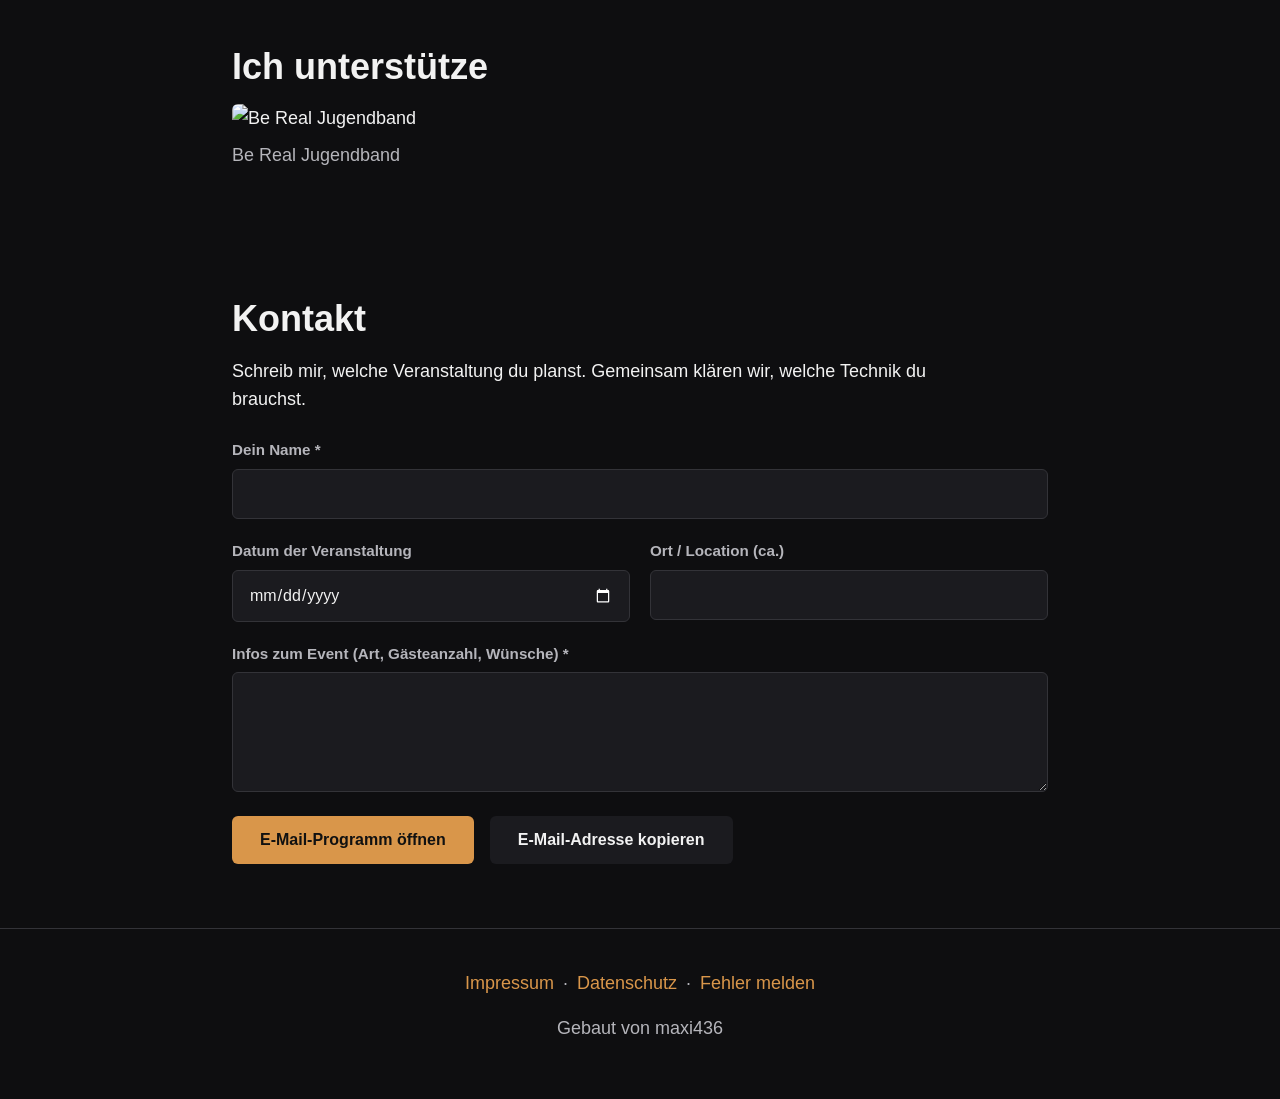
==== commit 17eefe1d: "remove censored name" ====
--- a/index.html
+++ b/index.html
@@ -28,7 +28,7 @@
     <main>
         <section id="ueber-mich">
             <h2>Constantin Müller</h2>
-            <p>Ich bin 14 Jahre alt und mache seit 4 Jahren Veranstaltungstechnik. Ich habe bei Sternberg Audio ein Praktikum gemacht und bin mit vielen Technikern, wie <span class="zensiert">***** ********</span> – ehemaliger Techniker von <span class="zensiert">*****</span> – befreundet.</p>
+            <p>Ich bin 14 Jahre alt und mache seit 4 Jahren Veranstaltungstechnik. Ich habe bei Sternberg Audio ein Praktikum gemacht und bin mit einigen Technikern befreundet.</p>
         </section>
 
         <section id="technik">
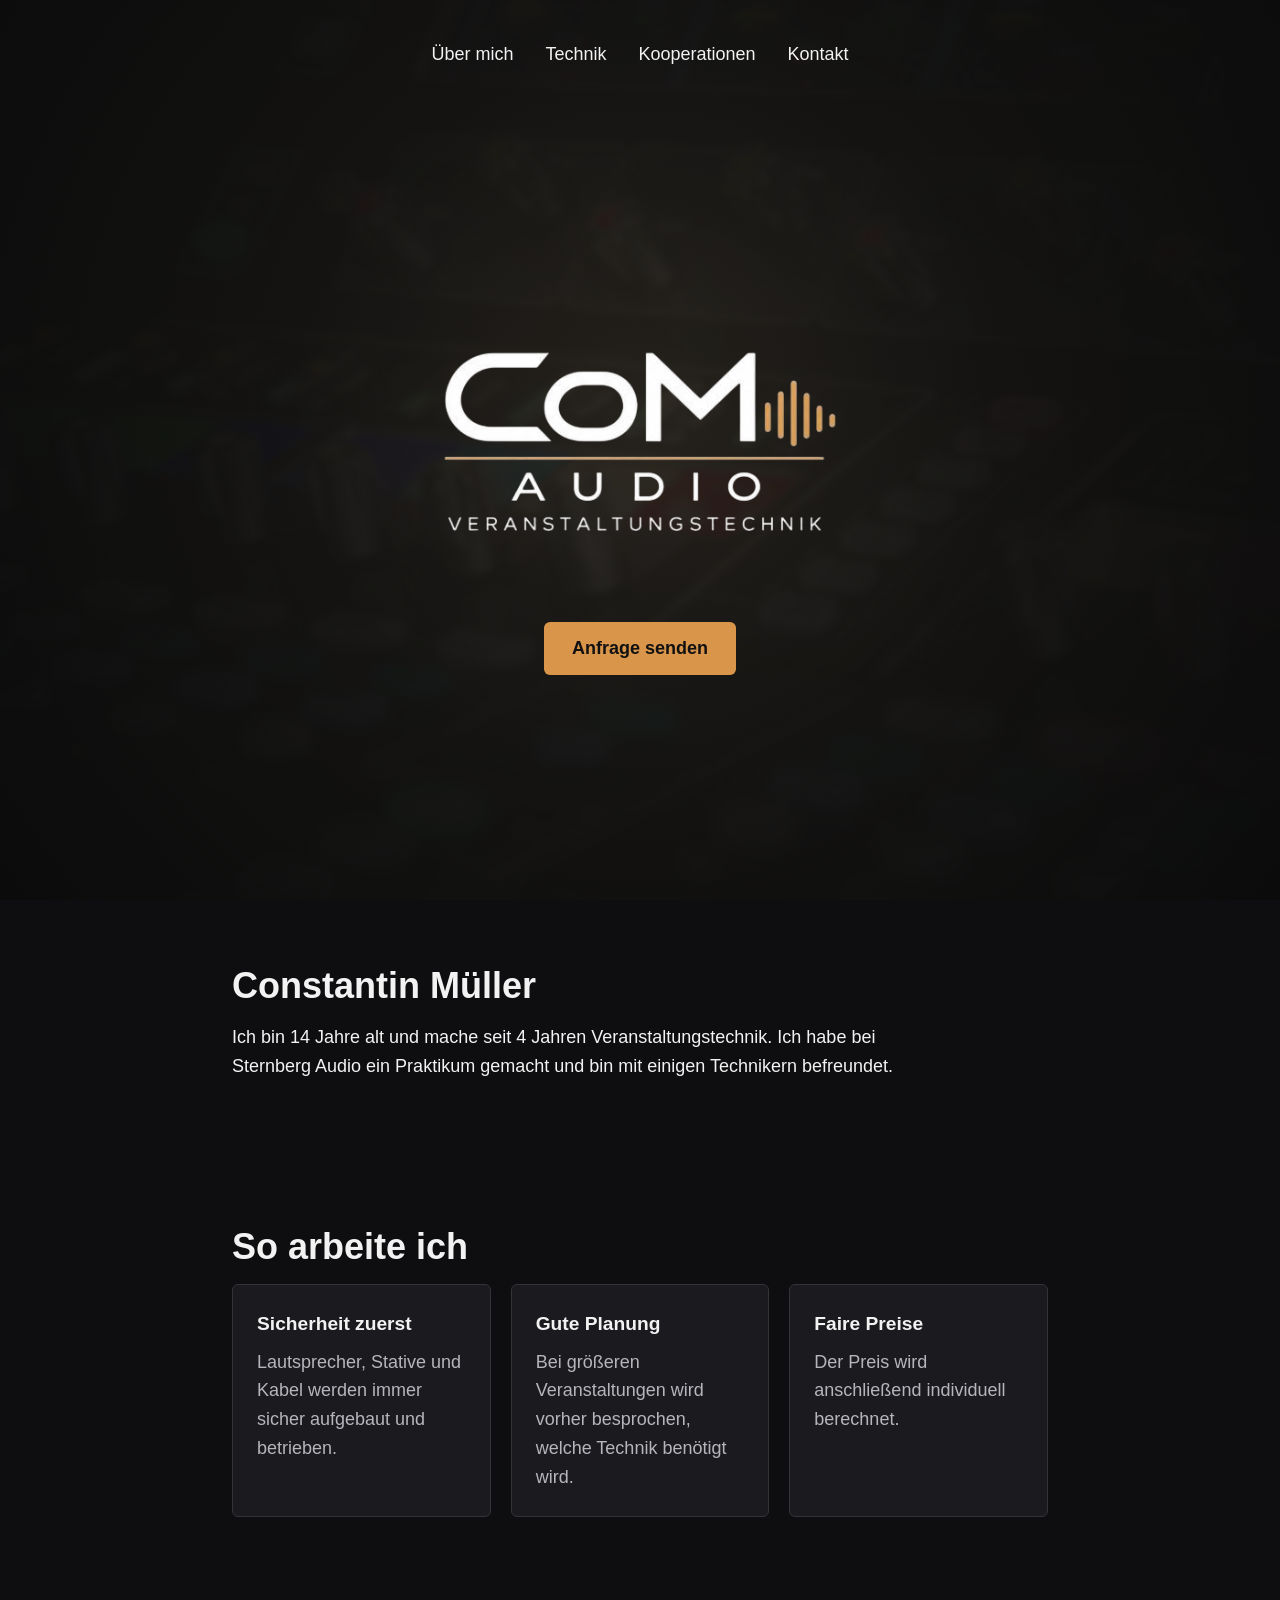
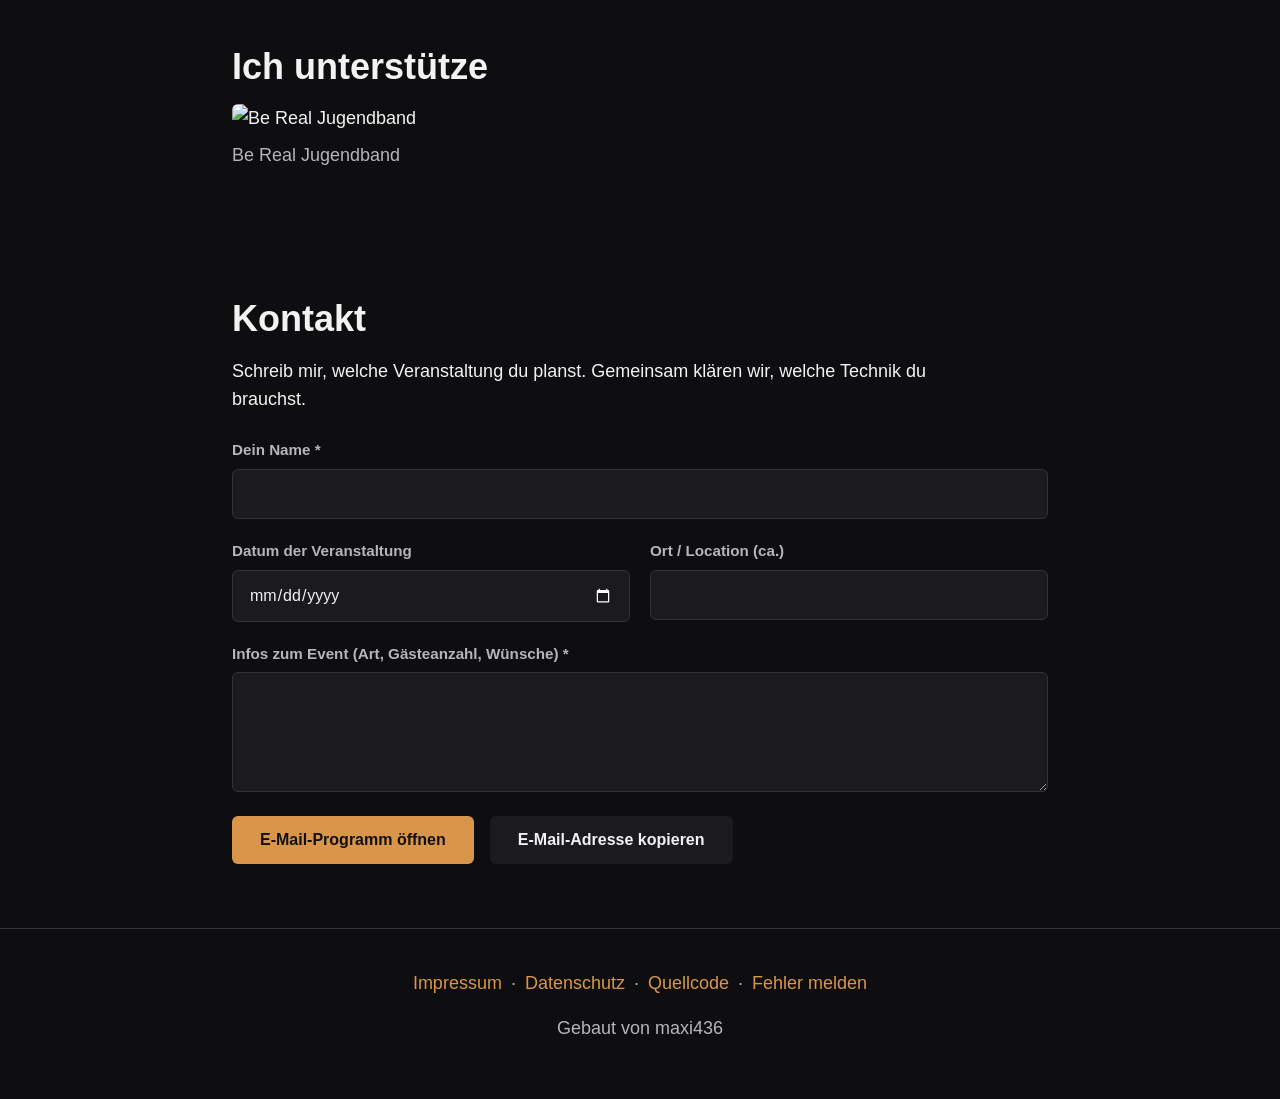
==== commit 98155778: "Lizenzhinweis" ====
--- a/index.html
+++ b/index.html
@@ -91,6 +91,7 @@
         <p>
             <a href="impressum.html">Impressum</a> · 
             <a href="datenschutz.html">Datenschutz</a> · 
+            <a href="https://github.com/comaudio26-collab/comaudio26" target="_blank">Quellcode</a> ·
             <a href="mailto:techsupport@com-audio.de?subject=Fehler%20auf%20com-audio.de">Fehler melden</a>
         </p>
         <p>Gebaut von maxi436</p>
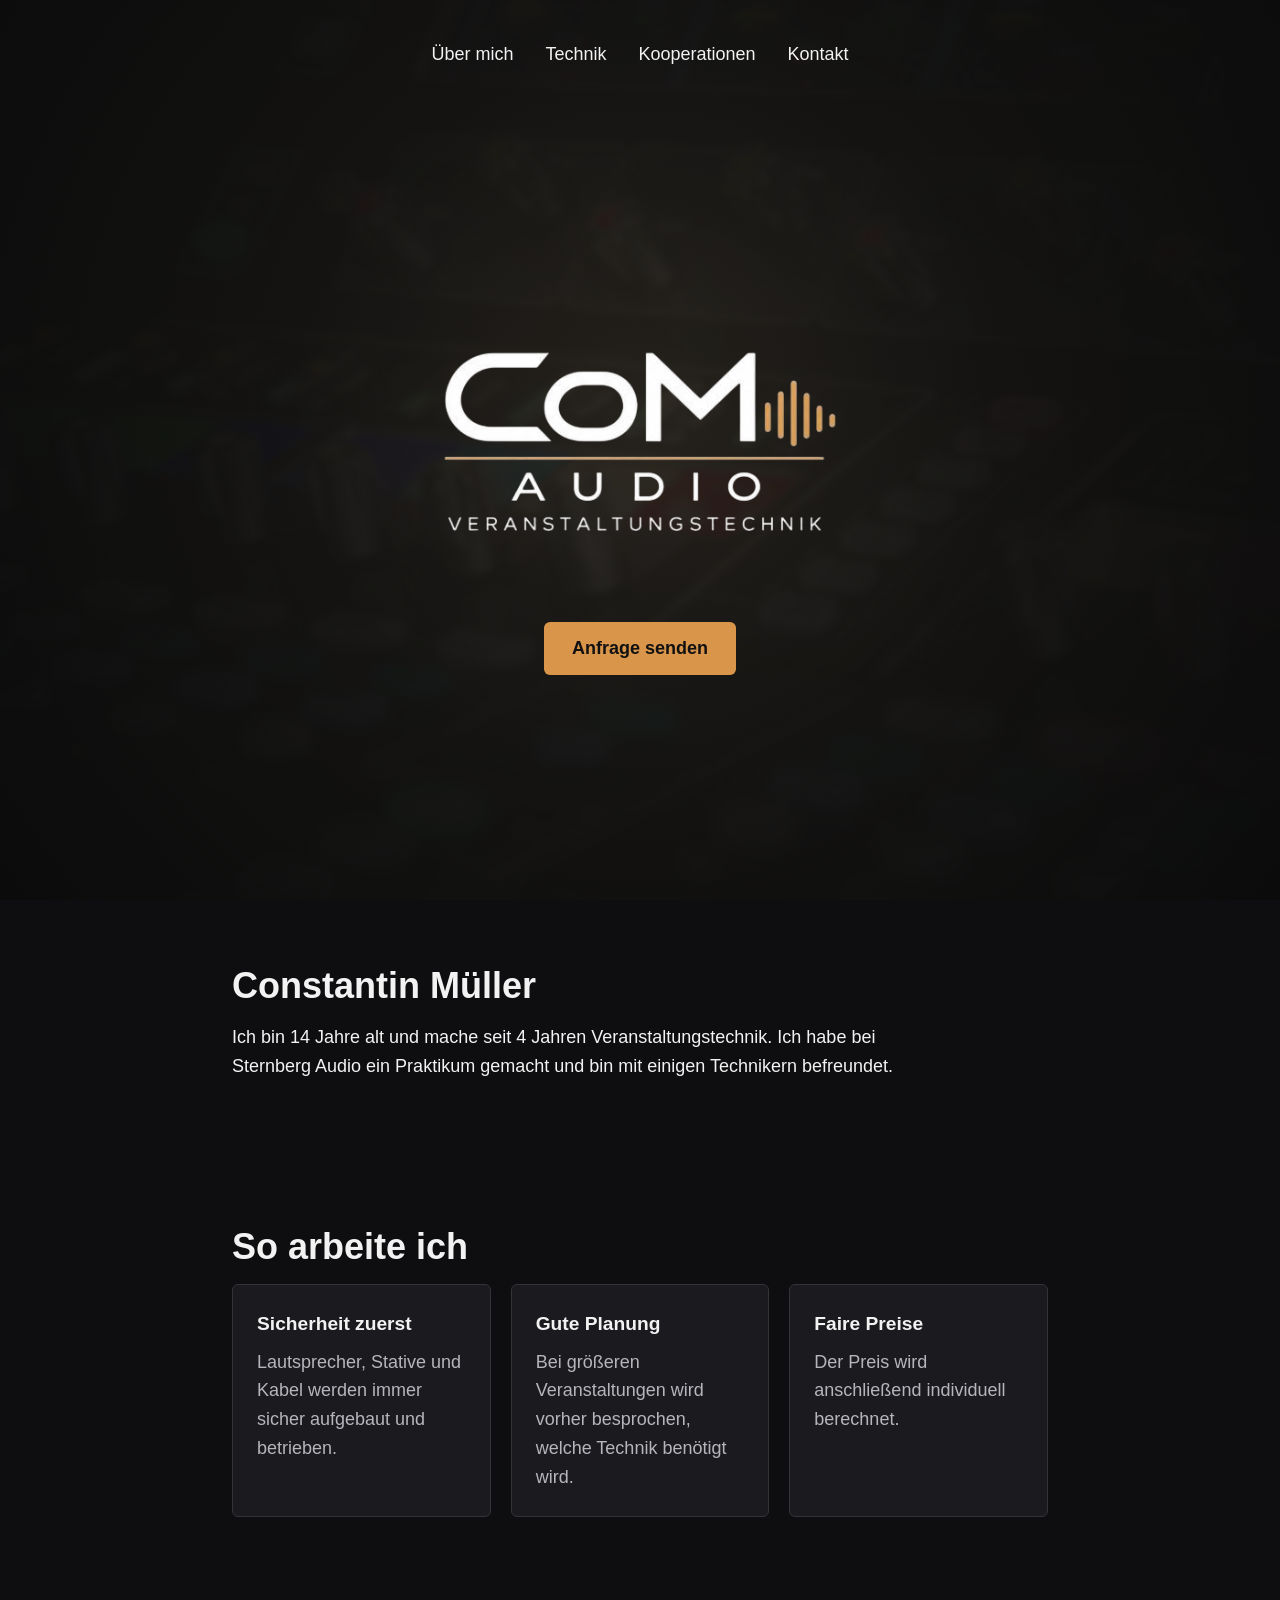
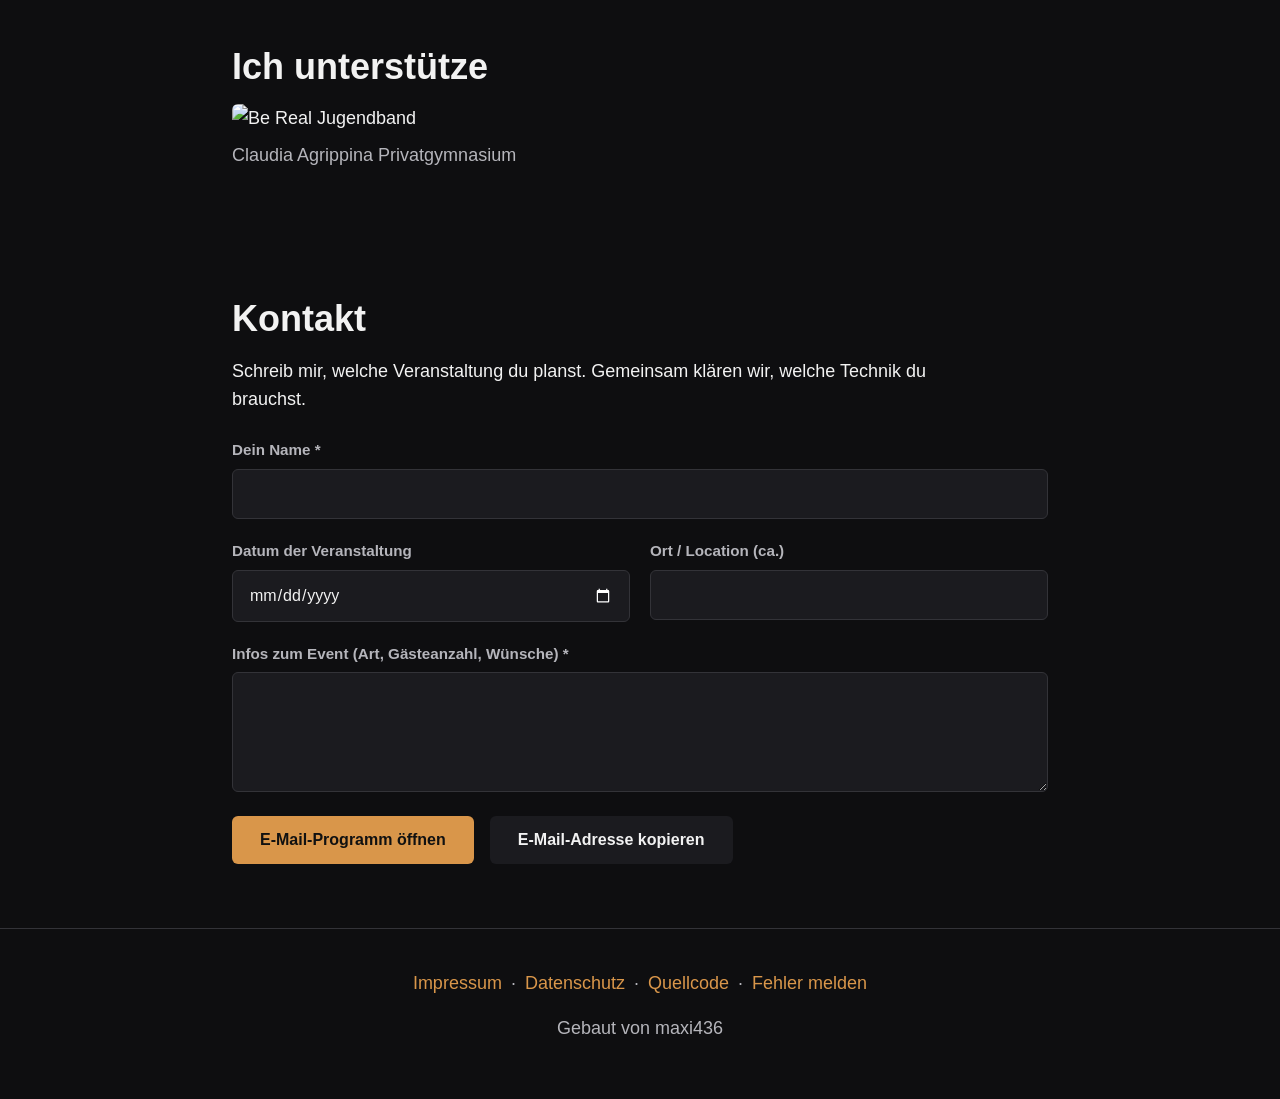
==== commit df94610a: "Schulkooperation" ====
--- a/index.html
+++ b/index.html
@@ -18,7 +18,7 @@
             </nav>
             <div class="hero-content">
                 <h1>
-                    <img src="bilder/logo.png" alt="CoM Audio – Veranstaltungstechnik" class="logo">
+                    <img src="assets/logo.png" alt="CoM Audio – Veranstaltungstechnik" class="logo">
                 </h1>
                 <a href="#kontakt" class="button">Anfrage senden</a>
             </div>
@@ -52,8 +52,8 @@
         <section id="kooperationen">
             <h2>Ich unterstütze</h2>
             <figure>
-                <img src="https://christuskirche-koeln.de/wp-content/uploads/sites/3/2026/03/CK-Be-Real-Band_2026-1024x576.png" alt="Be Real Jugendband" class="band-image">
-                <figcaption>Be Real Jugendband</figcaption>
+                <img src="assets/schule.jpg" alt="Be Real Jugendband" class="band-image">
+                <figcaption>Claudia Agrippina Privatgymnasium</figcaption>
             </figure>
         </section>
 
--- a/styles.css
+++ b/styles.css
@@ -51,7 +51,7 @@
 /* Hero */
 .hero {
     background-color: #1a1a1f;
-    background-image: url("bilder/hero.jpg");
+    background-image: url("assets/hero.jpg");
     background-size: cover;
     background-position: center;
     min-height: 100vh;
